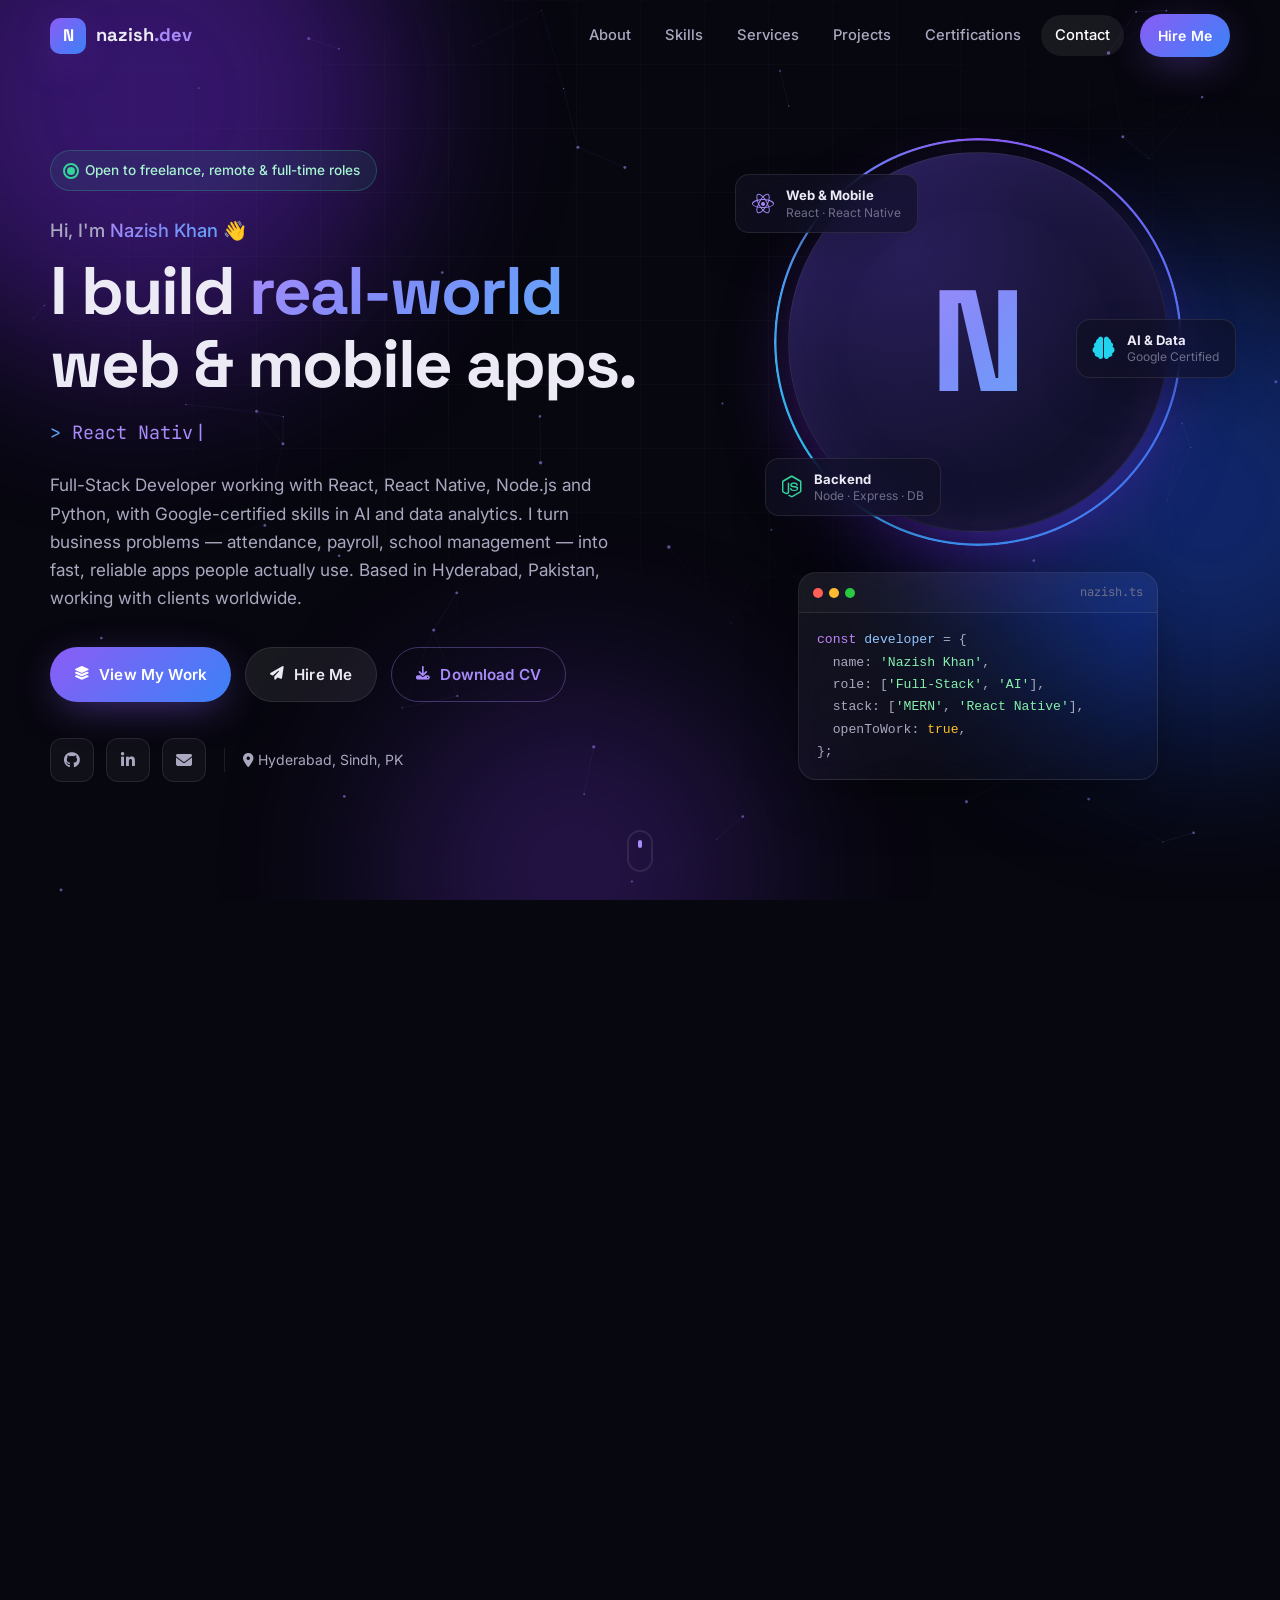
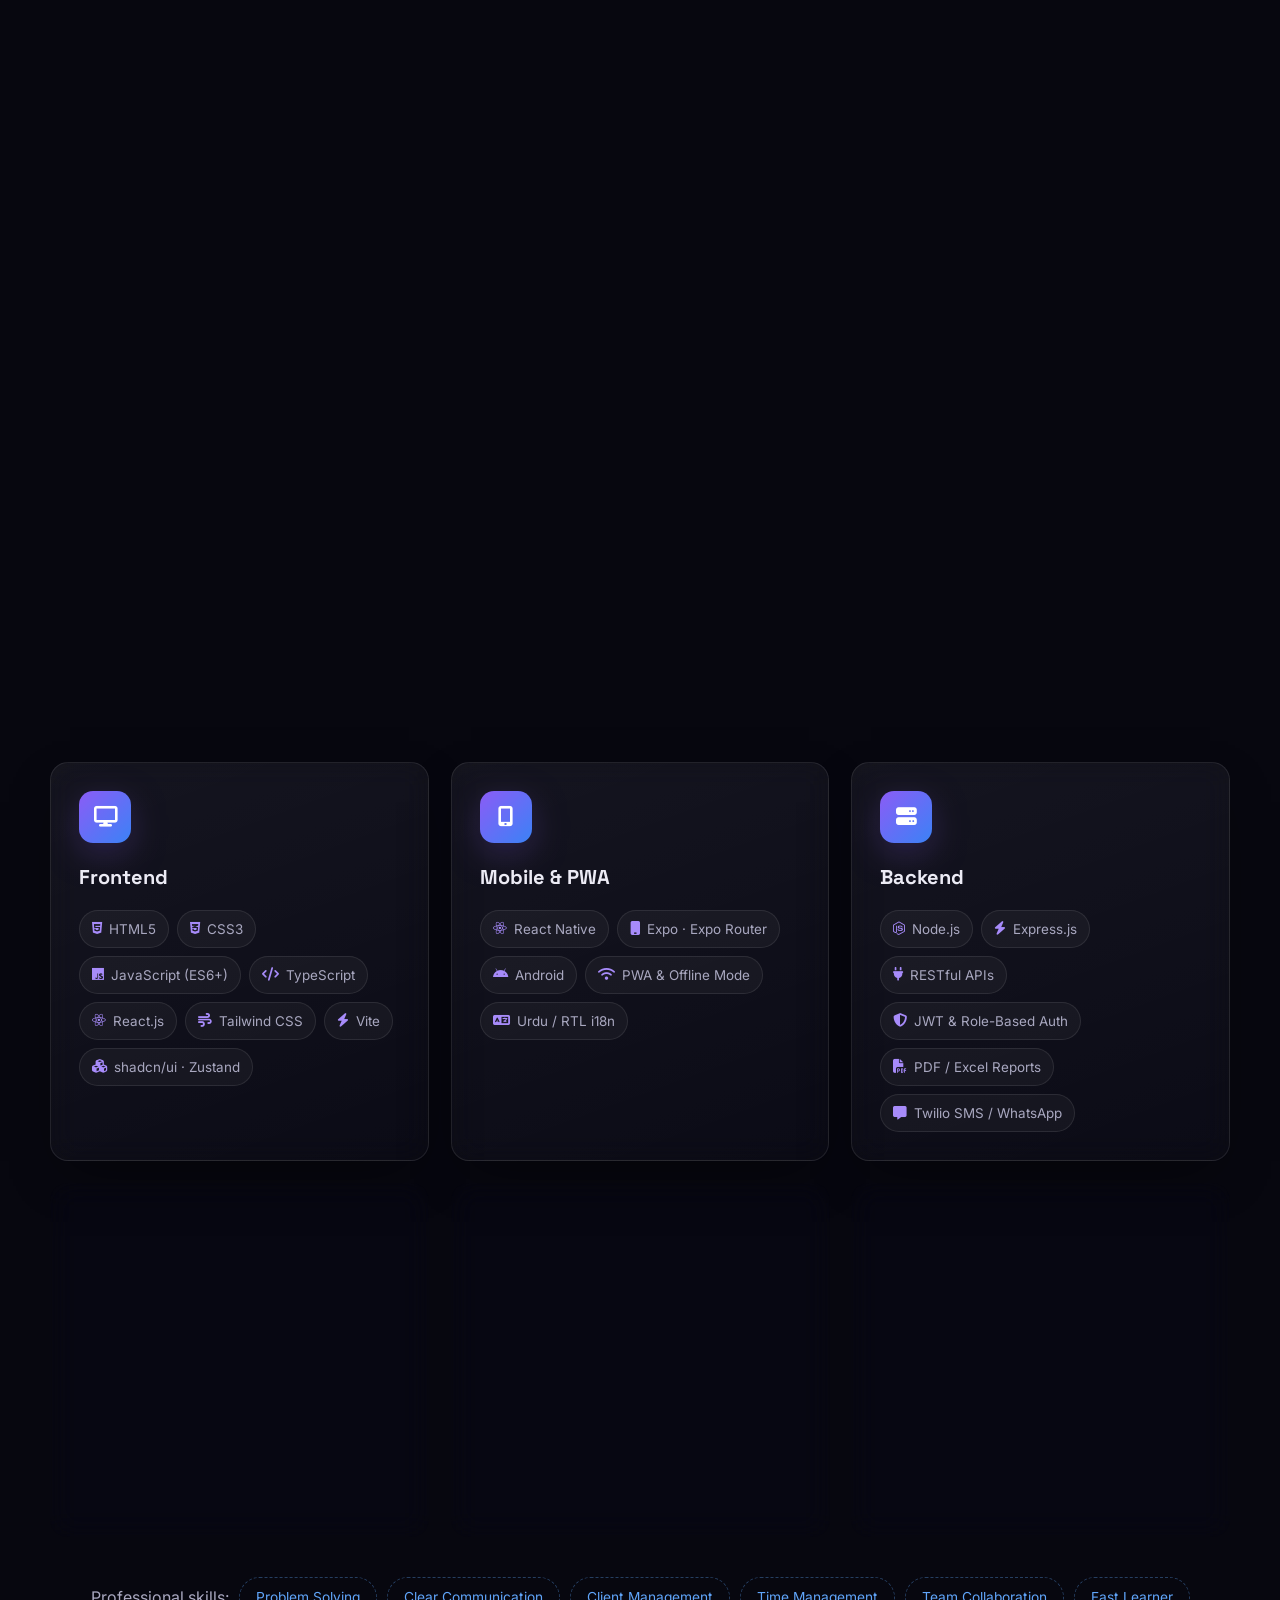
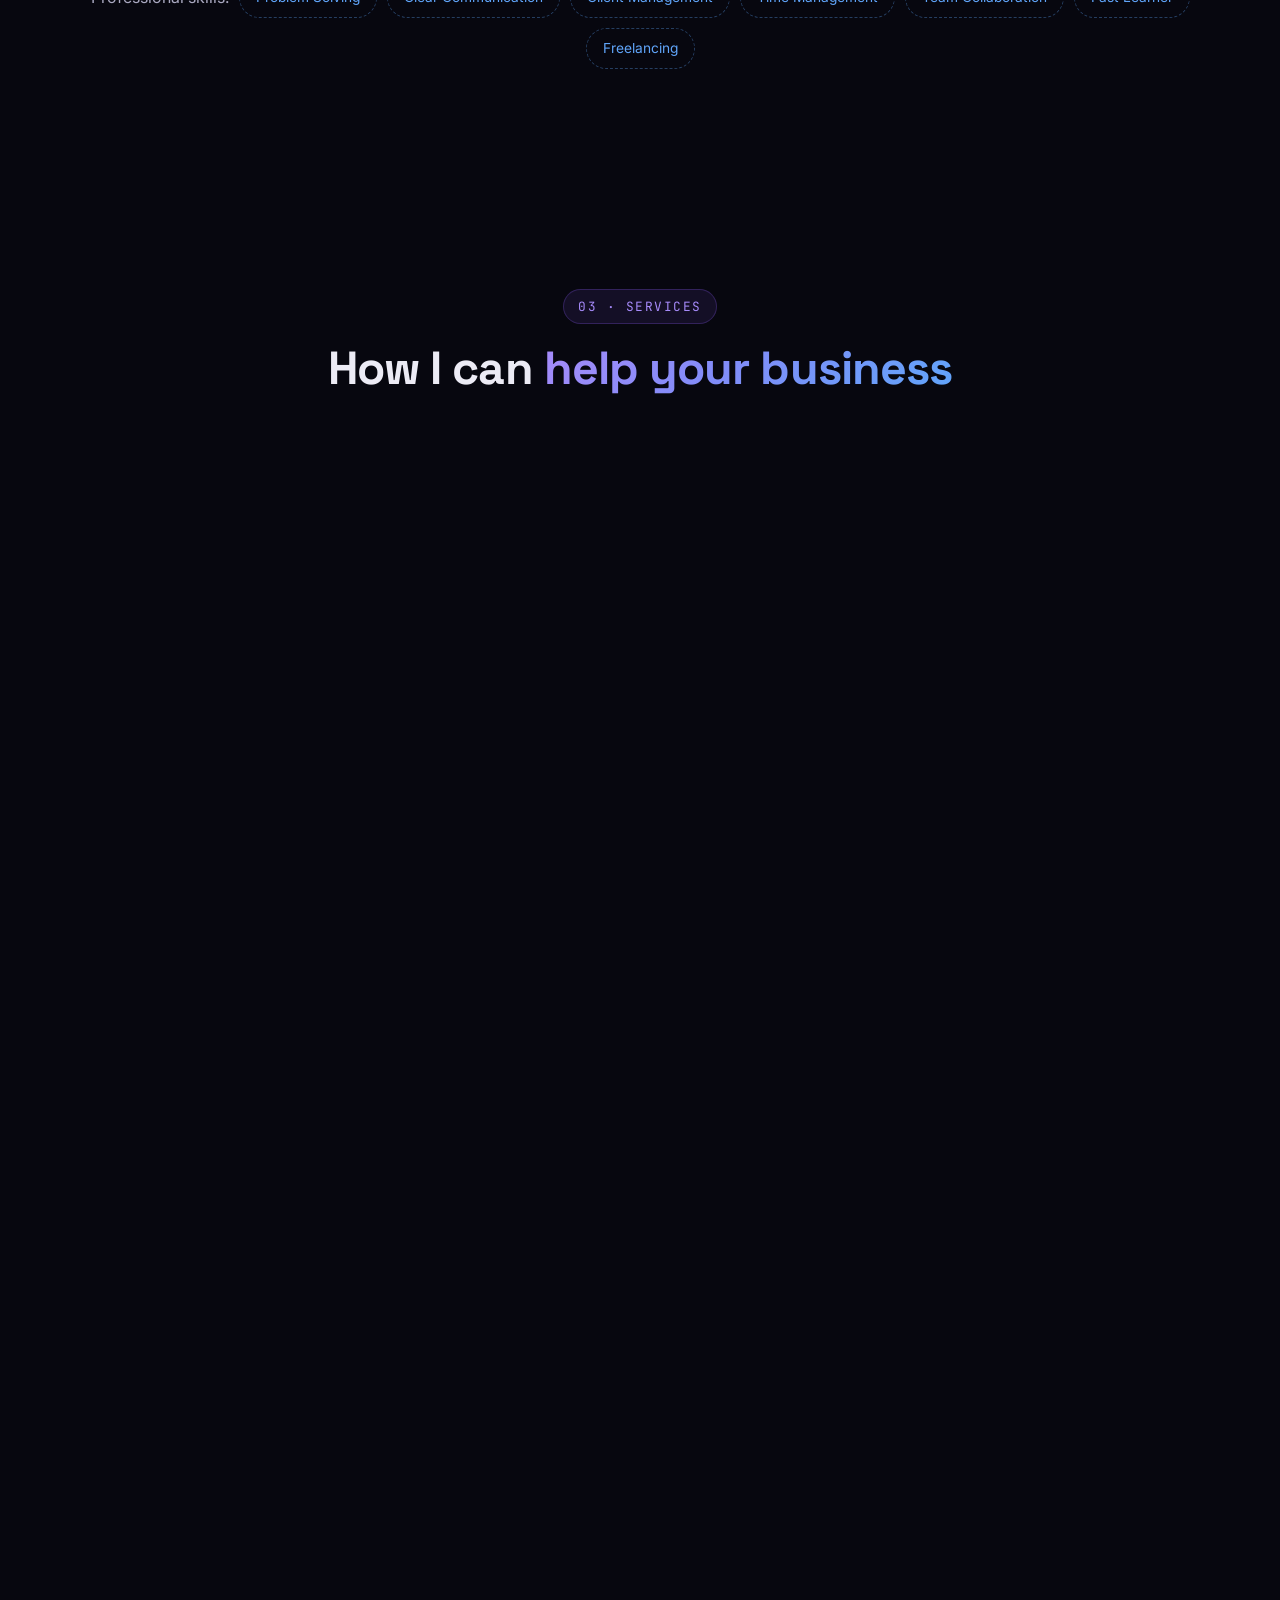
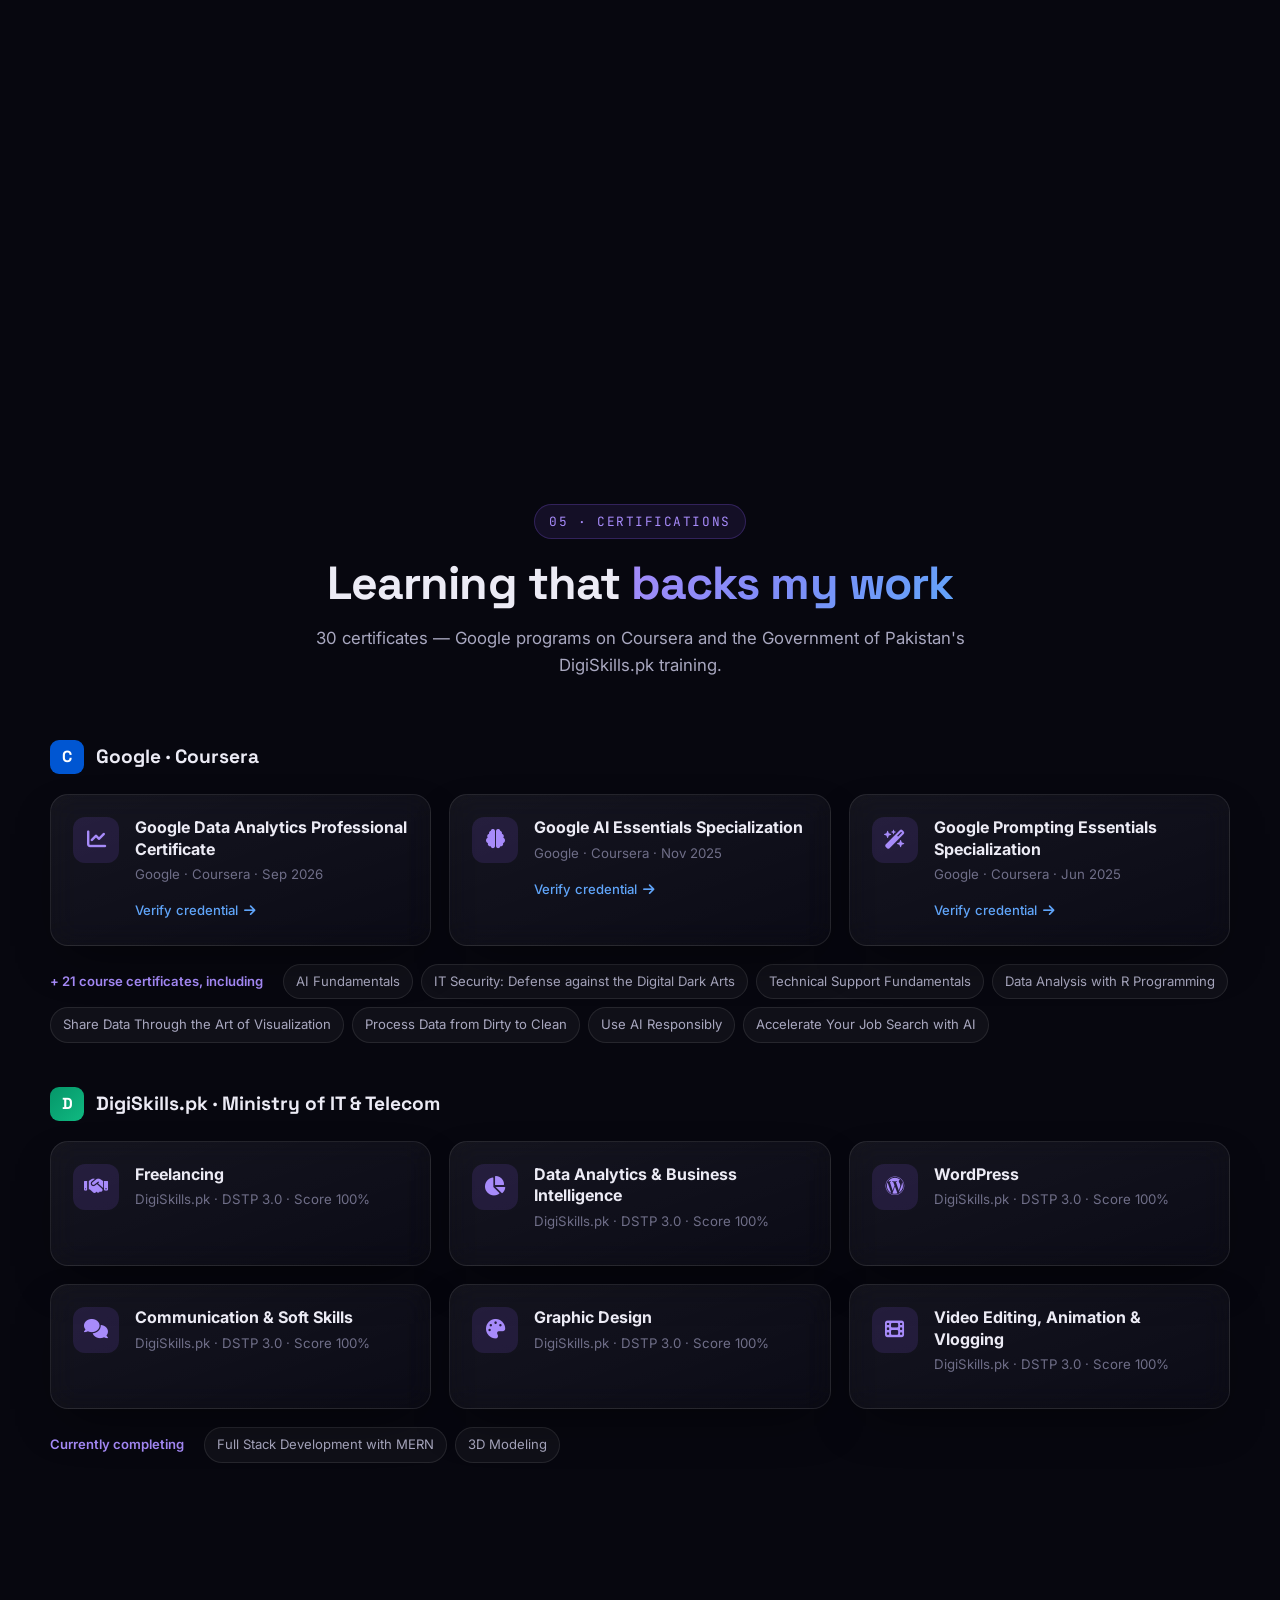
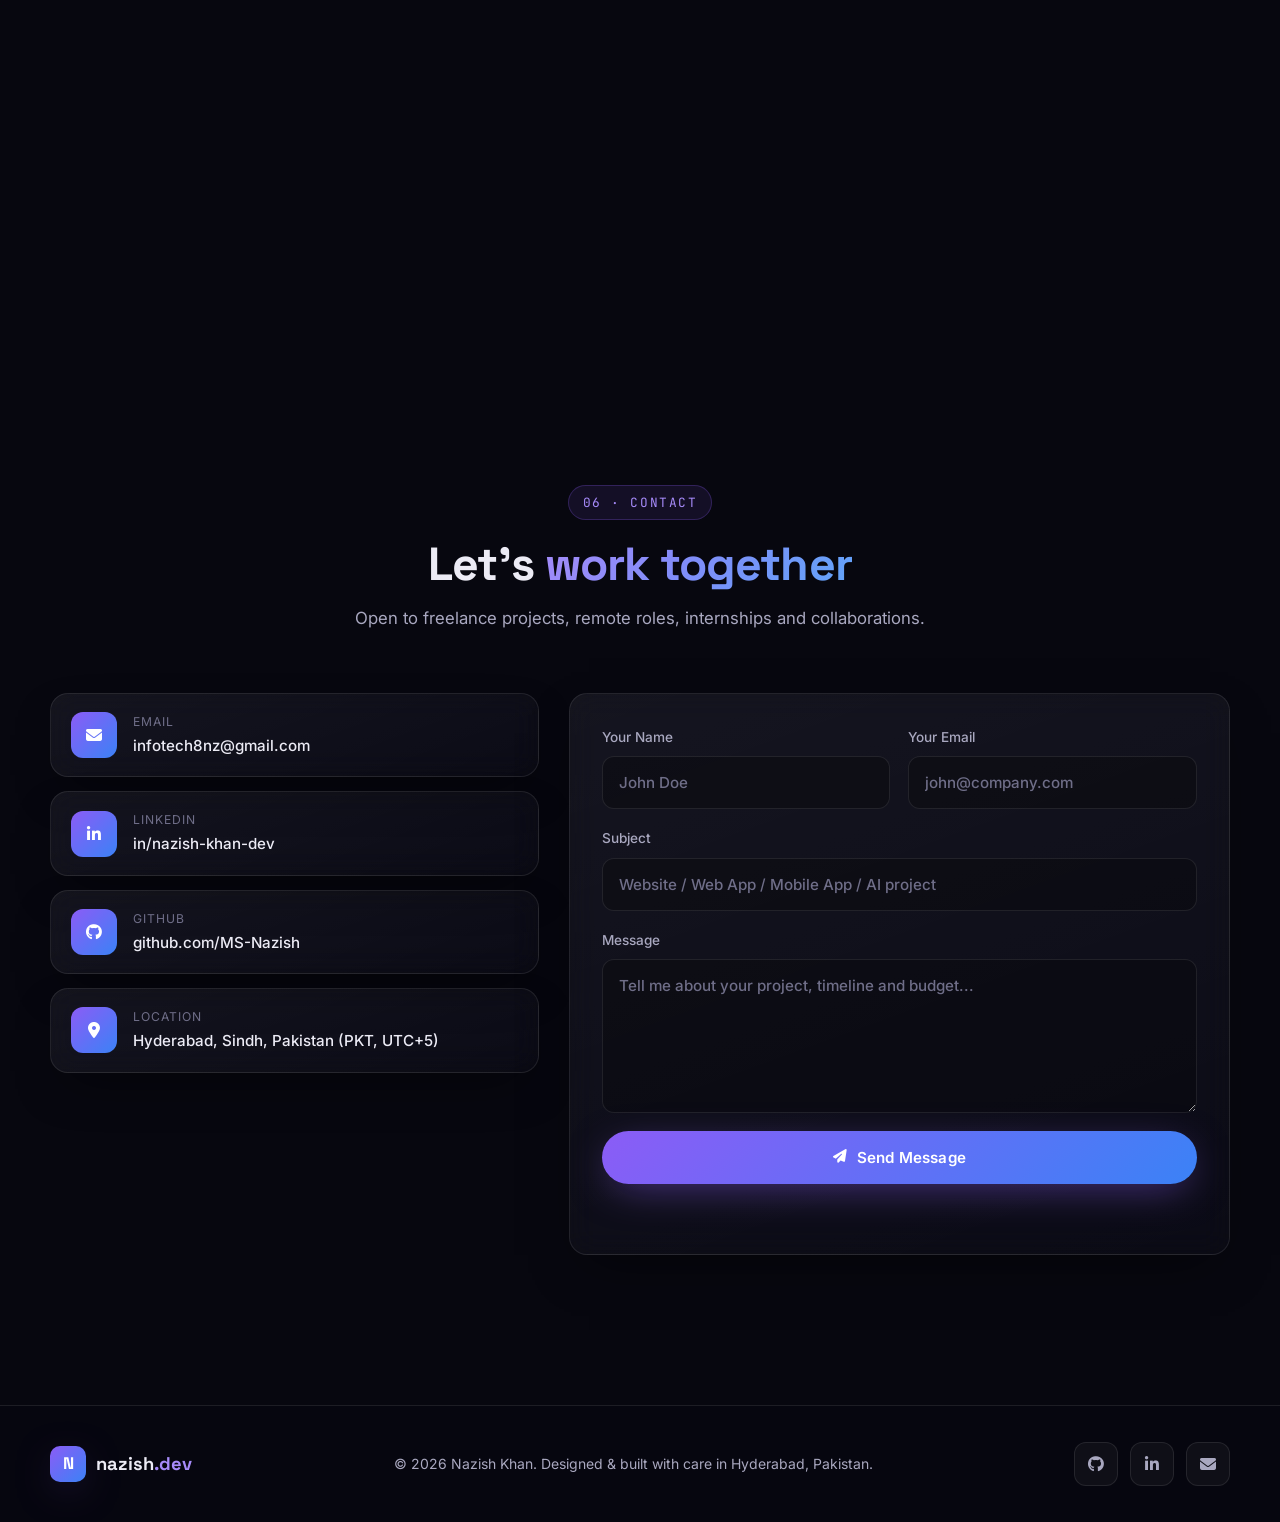
==== index.html @ 57689d4a "Portfolio website and CV Co-Authored-By: Claude Opus 5.5 <noreply@anthropic.com>" ====
<!DOCTYPE html>
<html lang="en" class="no-js">
<head>
  <meta charset="UTF-8" />
  <meta name="viewport" content="width=device-width, initial-scale=1.0" />
  <title>Nazish Khan | Full-Stack & AI Developer</title>
  <meta name="description" content="Nazish Khan — Full-Stack Developer (React, React Native, Node.js, Python) and AI enthusiast from Hyderabad, Pakistan. Building real-world web and mobile apps for clients worldwide." />
  <meta name="theme-color" content="#0a0a14" />

  <!-- Open Graph (for nice link previews on LinkedIn / WhatsApp) -->
  <meta property="og:title" content="Nazish Khan | Full-Stack & AI Developer" />
  <meta property="og:description" content="Full-Stack Developer building real-world web & mobile apps with React, React Native, Node.js and AI." />
  <meta property="og:type" content="website" />

  <link rel="icon" href="assets/img/favicon.svg" type="image/svg+xml" />
  <link rel="preconnect" href="https://fonts.googleapis.com" />
  <link rel="preconnect" href="https://fonts.gstatic.com" crossorigin />
  <link href="https://fonts.googleapis.com/css2?family=Inter:wght@300;400;500;600;700&family=Space+Grotesk:wght@500;600;700&family=JetBrains+Mono:wght@400;500&display=swap" rel="stylesheet" />
  <link rel="stylesheet" href="https://cdnjs.cloudflare.com/ajax/libs/font-awesome/6.5.1/css/all.min.css" />
  <link rel="stylesheet" href="css/style.css" />
</head>
<body>
  <!-- Animated background -->
  <div class="bg" aria-hidden="true">
    <canvas id="particles"></canvas>
    <div class="orb orb-1"></div>
    <div class="orb orb-2"></div>
    <div class="orb orb-3"></div>
    <div class="grid-overlay"></div>
  </div>

  <div class="scroll-progress" aria-hidden="true"></div>

  <!-- ============ NAVBAR ============ -->
  <header class="nav" id="nav">
    <div class="container nav-inner">
      <a href="#home" class="logo" aria-label="Nazish — home">
        <span class="logo-mark">N</span><span class="logo-text">nazish<span class="accent">.dev</span></span>
      </a>
      <nav class="nav-links" id="navLinks" aria-label="Primary">
        <a href="#about">About</a>
        <a href="#skills">Skills</a>
        <a href="#services">Services</a>
        <a href="#projects">Projects</a>
        <a href="#certifications">Certifications</a>
        <a href="#contact">Contact</a>
        <a href="#contact" class="btn btn-sm btn-primary nav-cta">Hire Me</a>
      </nav>
      <button class="nav-toggle" id="navToggle" aria-label="Open menu" aria-expanded="false">
        <span></span><span></span><span></span>
      </button>
    </div>
  </header>

  <main>
    <!-- ============ HERO ============ -->
    <section class="hero" id="home">
      <div class="container hero-inner">
        <div class="hero-content">
          <div class="badge reveal">
            <span class="pulse-dot"></span> Open to freelance, remote &amp; full-time roles
          </div>
          <p class="hero-hello reveal">Hi, I'm <span class="gradient-text">Nazish Khan</span> 👋</p>
          <h1 class="hero-title reveal">
            I build <span class="gradient-text">real-world</span><br />
            web &amp; mobile apps.
          </h1>
          <p class="hero-role reveal">
            <span class="mono">&gt;</span> <span id="typed" class="typed">Full-Stack Developer</span><span class="caret">|</span>
          </p>
          <p class="hero-sub reveal">
            Full-Stack Developer working with React, React Native, Node.js and Python, with
            Google-certified skills in AI and data analytics. I turn business problems — attendance,
            payroll, school management — into fast, reliable apps people
            actually use. Based in Hyderabad, Pakistan, working with clients worldwide.
          </p>
          <div class="hero-actions reveal">
            <a href="#projects" class="btn btn-primary"><i class="fa-solid fa-layer-group"></i> View My Work</a>
            <a href="#contact" class="btn btn-ghost"><i class="fa-solid fa-paper-plane"></i> Hire Me</a>
            <a href="assets/cv/Nazish-Khan-CV.pdf" download class="btn btn-outline"><i class="fa-solid fa-download"></i> Download CV</a>
          </div>
          <div class="hero-social reveal">
            <a href="#" data-link="github" aria-label="GitHub" target="_blank" rel="noopener"><i class="fa-brands fa-github"></i></a>
            <a href="#" data-link="linkedin" aria-label="LinkedIn" target="_blank" rel="noopener"><i class="fa-brands fa-linkedin-in"></i></a>
            <a href="#" data-link="email" aria-label="Email"><i class="fa-solid fa-envelope"></i></a>
            <span class="divider"></span>
            <span class="muted small"><i class="fa-solid fa-location-dot"></i> Hyderabad, Sindh, PK</span>
          </div>
        </div>

        <div class="hero-visual reveal">
          <div class="avatar-wrap">
            <div class="avatar-ring"></div>
            <div class="avatar">
              <span class="avatar-initial">N</span>
              <!-- Replace assets/img/profile.jpg with your photo (square, ~800x800). It hides itself if missing. -->
              <img src="assets/img/profile.jpg" alt="Nazish Khan" onerror="this.remove()" />
            </div>
            <div class="float-card fc-1 glass">
              <i class="fa-brands fa-react"></i>
              <div><strong>Web &amp; Mobile</strong><span>React · React Native</span></div>
            </div>
            <div class="float-card fc-2 glass">
              <i class="fa-solid fa-brain"></i>
              <div><strong>AI &amp; Data</strong><span>Google Certified</span></div>
            </div>
            <div class="float-card fc-3 glass">
              <i class="fa-brands fa-node-js"></i>
              <div><strong>Backend</strong><span>Node · Express · DB</span></div>
            </div>
          </div>
          <div class="code-card glass">
            <div class="code-head"><span></span><span></span><span></span><em>nazish.ts</em></div>
<pre><code><span class="k">const</span> <span class="v">developer</span> = {
  name: <span class="s">'Nazish Khan'</span>,
  role: [<span class="s">'Full-Stack'</span>, <span class="s">'AI'</span>],
  stack: [<span class="s">'MERN'</span>, <span class="s">'React Native'</span>],
  openToWork: <span class="b">true</span>,
};</code></pre>
          </div>
        </div>
      </div>
      <a href="#about" class="scroll-hint" aria-label="Scroll to About"><span></span></a>
    </section>

    <!-- ============ ABOUT ============ -->
    <section class="section" id="about">
      <div class="container">
        <div class="section-head reveal">
          <span class="eyebrow">01 · About Me</span>
          <h2>Turning ideas into <span class="gradient-text">reliable digital products</span></h2>
        </div>

        <div class="about-grid">
          <div class="about-text reveal">
            <p class="lead">
              I'm <strong>Nazish Khan</strong>, a <strong>BS Information Technology</strong> graduate of
              <strong>Government College University Hyderabad (GCUH)</strong> and a
              <strong>Full-Stack &amp; AI Developer</strong>.
            </p>
            <p>
              I build complete products — the interface, the API, the database and the deployment. My
              recent work includes <strong>SiteSync</strong>, a MERN + PWA attendance and payroll system
              for construction contractors with GPS-verified attendance and offline mode, and
              <strong>SchoolHub</strong>, a React Native school management app for admins, teachers
              and parents backed by Firebase.
            </p>
            <p>
              I care about what clients care about: clear communication, honest timelines, clean code
              and features that solve real problems — including Urdu / right-to-left support for local
              users. I keep learning constantly, with <strong>30 certificates</strong> from Google
              (via Coursera) and the DigiSkills.pk program in AI, data analytics, freelancing and more.
            </p>

            <div class="about-facts">
              <div><i class="fa-solid fa-user"></i><span>Name</span><strong>Nazish Khan</strong></div>
              <div><i class="fa-solid fa-graduation-cap"></i><span>Degree</span><strong>BS Information Technology</strong></div>
              <div><i class="fa-solid fa-building-columns"></i><span>University</span><strong>GCU Hyderabad · 2023–2026</strong></div>
              <div><i class="fa-solid fa-location-dot"></i><span>Location</span><strong>Hyderabad, Sindh, Pakistan</strong></div>
              <div><i class="fa-solid fa-language"></i><span>Languages</span><strong>English · Urdu · Sindhi</strong></div>
              <div><i class="fa-solid fa-briefcase"></i><span>Open to</span><strong>Freelance · Remote · Hybrid</strong></div>
            </div>
          </div>

          <div class="about-side">
            <div class="stats reveal">
              <div class="stat glass"><strong data-count="3">0</strong><span>Apps Built</span></div>
              <div class="stat glass"><strong data-count="25" data-suffix="+">0</strong><span>Technologies</span></div>
              <div class="stat glass"><strong data-count="30">0</strong><span>Certificates</span></div>
              <div class="stat glass"><strong data-count="100" data-suffix="%">0</strong><span>Commitment</span></div>
            </div>

            <div class="timeline glass reveal">
              <h3><i class="fa-solid fa-route"></i> My Journey</h3>
              <div class="tl-item">
                <span class="tl-dot"></span>
                <div>
                  <em>Present</em>
                  <strong>Freelance Full-Stack Developer</strong>
                  <p>Building web, mobile and PWA apps for real businesses — schools, contractors and more.</p>
                </div>
              </div>
              <div class="tl-item">
                <span class="tl-dot"></span>
                <div>
                  <em>2025 – 2026</em>
                  <strong>Google Certificates · Coursera</strong>
                  <p>Data Analytics Professional Certificate, AI Essentials and Prompting Essentials.</p>
                </div>
              </div>
              <div class="tl-item">
                <span class="tl-dot"></span>
                <div>
                  <em>2023 – 2026</em>
                  <strong>BS Information Technology</strong>
                  <p>Government College University Hyderabad (GCUH), Sindh.</p>
                </div>
              </div>
            </div>
          </div>
        </div>
      </div>
    </section>

    <!-- ============ SKILLS ============ -->
    <section class="section" id="skills">
      <div class="container">
        <div class="section-head reveal">
          <span class="eyebrow">02 · Skills</span>
          <h2>My <span class="gradient-text">technical toolkit</span></h2>
          <p class="section-sub">The stack I use to ship production-ready web, mobile and AI-powered applications.</p>
        </div>

        <div class="skills-grid">
          <article class="skill-card glass reveal">
            <div class="skill-icon"><i class="fa-solid fa-display"></i></div>
            <h3>Frontend</h3>
            <ul class="chips">
              <li><i class="fa-brands fa-html5"></i> HTML5</li>
              <li><i class="fa-brands fa-css3-alt"></i> CSS3</li>
              <li><i class="fa-brands fa-js"></i> JavaScript (ES6+)</li>
              <li><i class="fa-solid fa-code"></i> TypeScript</li>
              <li><i class="fa-brands fa-react"></i> React.js</li>
              <li><i class="fa-solid fa-wind"></i> Tailwind CSS</li>
              <li><i class="fa-solid fa-bolt"></i> Vite</li>
              <li><i class="fa-solid fa-cubes"></i> shadcn/ui · Zustand</li>
            </ul>
          </article>

          <article class="skill-card glass reveal">
            <div class="skill-icon"><i class="fa-solid fa-mobile-screen-button"></i></div>
            <h3>Mobile &amp; PWA</h3>
            <ul class="chips">
              <li><i class="fa-brands fa-react"></i> React Native</li>
              <li><i class="fa-solid fa-mobile"></i> Expo · Expo Router</li>
              <li><i class="fa-brands fa-android"></i> Android</li>
              <li><i class="fa-solid fa-wifi"></i> PWA &amp; Offline Mode</li>
              <li><i class="fa-solid fa-language"></i> Urdu / RTL i18n</li>
            </ul>
          </article>

          <article class="skill-card glass reveal">
            <div class="skill-icon"><i class="fa-solid fa-server"></i></div>
            <h3>Backend</h3>
            <ul class="chips">
              <li><i class="fa-brands fa-node-js"></i> Node.js</li>
              <li><i class="fa-solid fa-bolt"></i> Express.js</li>
              <li><i class="fa-solid fa-plug"></i> RESTful APIs</li>
              <li><i class="fa-solid fa-shield-halved"></i> JWT &amp; Role-Based Auth</li>
              <li><i class="fa-solid fa-file-pdf"></i> PDF / Excel Reports</li>
              <li><i class="fa-solid fa-message"></i> Twilio SMS / WhatsApp</li>
            </ul>
          </article>

          <article class="skill-card glass reveal">
            <div class="skill-icon"><i class="fa-solid fa-database"></i></div>
            <h3>Database &amp; Cloud</h3>
            <ul class="chips">
              <li><i class="fa-solid fa-leaf"></i> MongoDB · Mongoose</li>
              <li><i class="fa-solid fa-database"></i> PostgreSQL</li>
              <li><i class="fa-solid fa-database"></i> MySQL</li>
              <li><i class="fa-solid fa-bolt-lightning"></i> Supabase</li>
              <li><i class="fa-solid fa-fire"></i> Firebase · Firestore</li>
            </ul>
          </article>

          <article class="skill-card glass reveal">
            <div class="skill-icon"><i class="fa-solid fa-brain"></i></div>
            <h3>AI &amp; Data</h3>
            <ul class="chips">
              <li><i class="fa-brands fa-python"></i> Python</li>
              <li><i class="fa-solid fa-wand-magic-sparkles"></i> Prompt Engineering</li>
              <li><i class="fa-solid fa-robot"></i> Generative AI Tools</li>
              <li><i class="fa-solid fa-table"></i> SQL · Spreadsheets</li>
              <li><i class="fa-solid fa-r"></i> R Programming</li>
              <li><i class="fa-solid fa-chart-pie"></i> Data Visualization</li>
            </ul>
          </article>

          <article class="skill-card glass reveal">
            <div class="skill-icon"><i class="fa-solid fa-screwdriver-wrench"></i></div>
            <h3>Tools &amp; Platforms</h3>
            <ul class="chips">
              <li><i class="fa-brands fa-git-alt"></i> Git</li>
              <li><i class="fa-brands fa-github"></i> GitHub</li>
              <li><i class="fa-solid fa-code"></i> VS Code</li>
              <li><i class="fa-solid fa-paper-plane"></i> Postman</li>
              <li><i class="fa-solid fa-cloud-arrow-up"></i> Vercel · Netlify</li>
              <li><i class="fa-brands fa-wordpress"></i> WordPress</li>
              <li><i class="fa-solid fa-palette"></i> Graphic Design</li>
              <li><i class="fa-solid fa-film"></i> Video Editing</li>
            </ul>
          </article>
        </div>

        <div class="soft-skills reveal">
          <span class="muted">Professional skills:</span>
          <span class="pill">Problem Solving</span>
          <span class="pill">Clear Communication</span>
          <span class="pill">Client Management</span>
          <span class="pill">Time Management</span>
          <span class="pill">Team Collaboration</span>
          <span class="pill">Fast Learner</span>
          <span class="pill">Freelancing</span>
        </div>
      </div>
    </section>

    <!-- ============ SERVICES ============ -->
    <section class="section" id="services">
      <div class="container">
        <div class="section-head reveal">
          <span class="eyebrow">03 · Services</span>
          <h2>How I can <span class="gradient-text">help your business</span></h2>
        </div>
        <div class="services-grid">
          <article class="service glass reveal">
            <i class="fa-solid fa-laptop-code"></i>
            <h3>Full-Stack Web Apps</h3>
            <p>MERN and React + Supabase apps — dashboards, management systems, booking and ordering platforms.</p>
          </article>
          <article class="service glass reveal">
            <i class="fa-solid fa-mobile-screen-button"></i>
            <h3>Mobile Apps &amp; PWAs</h3>
            <p>Cross-platform React Native / Expo apps and installable PWAs that keep working offline.</p>
          </article>
          <article class="service glass reveal">
            <i class="fa-solid fa-robot"></i>
            <h3>AI Integration</h3>
            <p>Smart features, prompt-engineered workflows and AI-assisted automation for everyday business tasks.</p>
          </article>
          <article class="service glass reveal">
            <i class="fa-solid fa-pen-ruler"></i>
            <h3>Websites &amp; WordPress</h3>
            <p>Fast, responsive, SEO-friendly business websites, landing pages and portfolios.</p>
          </article>
        </div>
      </div>
    </section>

    <!-- ============ PROJECTS ============ -->
    <section class="section" id="projects">
      <div class="container">
        <div class="section-head reveal">
          <span class="eyebrow">04 · Projects</span>
          <h2>Selected <span class="gradient-text">work</span></h2>
          <p class="section-sub">Real applications built for real-world problems — open source on GitHub.</p>
        </div>

        <div class="filters reveal" role="tablist" aria-label="Filter projects">
          <button class="filter active" data-filter="all">All</button>
          <button class="filter" data-filter="fullstack">Full-Stack</button>
          <button class="filter" data-filter="mobile">Mobile</button>
          <button class="filter" data-filter="frontend">Frontend</button>
        </div>

        <div class="projects-grid">
          <article class="project glass reveal" data-cat="fullstack mobile">
            <div class="project-thumb t2"><i class="fa-solid fa-helmet-safety"></i><span class="tag">MERN · PWA</span></div>
            <div class="project-body">
              <h3>SiteSync — Attendance &amp; Payroll</h3>
              <p>Construction-site attendance and labour payroll for contractors. GPS geofence and photo-verified attendance, weekly payroll with advances, PDF/Excel wage slips sent by WhatsApp/SMS, offline mode and full Urdu/English support.</p>
              <ul class="stack"><li>React</li><li>Node.js</li><li>Express</li><li>MongoDB</li><li>Tailwind</li><li>PWA</li></ul>
              <div class="project-links">
                <a href="https://github.com/MS-Nazish/sitesync" target="_blank" rel="noopener"><i class="fa-brands fa-github"></i> Code</a>
              </div>
            </div>
          </article>

          <article class="project glass reveal" data-cat="mobile">
            <div class="project-thumb t1"><i class="fa-solid fa-school"></i><span class="tag">Mobile</span></div>
            <div class="project-body">
              <h3>SchoolHub — School Management App</h3>
              <p>Cross-platform app with Admin, Teacher and Parent roles: attendance, fees, salaries, timetable, homework, chat, PDF report cards, push alerts, dark mode and Urdu. Firestore security rules per role.</p>
              <ul class="stack"><li>React Native</li><li>Expo</li><li>TypeScript</li><li>Firebase</li></ul>
              <div class="project-links">
                <a href="https://github.com/MS-Nazish/schoolhub-school-management-app" target="_blank" rel="noopener"><i class="fa-brands fa-github"></i> Code</a>
              </div>
            </div>
          </article>

          <article class="project glass reveal" data-cat="frontend">
            <div class="project-thumb t6"><i class="fa-solid fa-user-astronaut"></i><span class="tag">Frontend</span></div>
            <div class="project-body">
              <h3>Developer Portfolio</h3>
              <p>This website — a premium, fully responsive portfolio with glassmorphism, animations and accessible design.</p>
              <ul class="stack"><li>HTML5</li><li>CSS3</li><li>JavaScript</li></ul>
              <div class="project-links">
                <a href="#home"><i class="fa-solid fa-arrow-up-right-from-square"></i> You're here</a>
                <a href="#" data-link="github" target="_blank" rel="noopener"><i class="fa-brands fa-github"></i> Code</a>
              </div>
            </div>
          </article>

        </div>

        <div class="center reveal">
          <a href="#" data-link="github" class="btn btn-outline" target="_blank" rel="noopener"><i class="fa-brands fa-github"></i> See more on GitHub</a>
        </div>
      </div>
    </section>

    <!-- ============ CERTIFICATIONS ============ -->
    <section class="section" id="certifications">
      <div class="container">
        <div class="section-head reveal">
          <span class="eyebrow">05 · Certifications</span>
          <h2>Learning that <span class="gradient-text">backs my work</span></h2>
          <p class="section-sub">30 certificates — Google programs on Coursera and the Government of Pakistan's DigiSkills.pk training.</p>
        </div>

        <div class="cert-group reveal">
          <h3 class="cert-provider"><span class="prov-logo coursera">C</span> Google · Coursera</h3>
          <div class="cert-grid">
            <article class="cert glass">
              <div class="cert-icon"><i class="fa-solid fa-chart-line"></i></div>
              <div>
                <h4>Google Data Analytics Professional Certificate</h4>
                <p>Google · Coursera · Sep 2026</p>
                <a href="https://www.coursera.org/account/accomplishments/specialization/NRRMRFJCK7AL" target="_blank" rel="noopener" class="cert-link">Verify credential <i class="fa-solid fa-arrow-right"></i></a>
              </div>
            </article>
            <article class="cert glass">
              <div class="cert-icon"><i class="fa-solid fa-brain"></i></div>
              <div>
                <h4>Google AI Essentials Specialization</h4>
                <p>Google · Coursera · Nov 2025</p>
                <a href="https://www.coursera.org/account/accomplishments/specialization/D3LPF5O205GF" target="_blank" rel="noopener" class="cert-link">Verify credential <i class="fa-solid fa-arrow-right"></i></a>
              </div>
            </article>
            <article class="cert glass">
              <div class="cert-icon"><i class="fa-solid fa-wand-magic-sparkles"></i></div>
              <div>
                <h4>Google Prompting Essentials Specialization</h4>
                <p>Google · Coursera · Jun 2025</p>
                <a href="https://www.coursera.org/account/accomplishments/specialization/7NNGIJQVQ371" target="_blank" rel="noopener" class="cert-link">Verify credential <i class="fa-solid fa-arrow-right"></i></a>
              </div>
            </article>
          </div>
          <div class="cert-more">
            <span class="cert-more-label">+ 21 course certificates, including</span>
            <span>AI Fundamentals</span>
            <span>IT Security: Defense against the Digital Dark Arts</span>
            <span>Technical Support Fundamentals</span>
            <span>Data Analysis with R Programming</span>
            <span>Share Data Through the Art of Visualization</span>
            <span>Process Data from Dirty to Clean</span>
            <span>Use AI Responsibly</span>
            <span>Accelerate Your Job Search with AI</span>
          </div>
        </div>

        <div class="cert-group reveal">
          <h3 class="cert-provider"><span class="prov-logo digiskills">D</span> DigiSkills.pk · Ministry of IT &amp; Telecom</h3>
          <div class="cert-grid">
            <article class="cert glass">
              <div class="cert-icon"><i class="fa-solid fa-handshake"></i></div>
              <div>
                <h4>Freelancing</h4>
                <p>DigiSkills.pk · DSTP 3.0 · Score 100%</p>
              </div>
            </article>
            <article class="cert glass">
              <div class="cert-icon"><i class="fa-solid fa-chart-pie"></i></div>
              <div>
                <h4>Data Analytics &amp; Business Intelligence</h4>
                <p>DigiSkills.pk · DSTP 3.0 · Score 100%</p>
              </div>
            </article>
            <article class="cert glass">
              <div class="cert-icon"><i class="fa-brands fa-wordpress"></i></div>
              <div>
                <h4>WordPress</h4>
                <p>DigiSkills.pk · DSTP 3.0 · Score 100%</p>
              </div>
            </article>
            <article class="cert glass">
              <div class="cert-icon"><i class="fa-solid fa-comments"></i></div>
              <div>
                <h4>Communication &amp; Soft Skills</h4>
                <p>DigiSkills.pk · DSTP 3.0 · Score 100%</p>
              </div>
            </article>
            <article class="cert glass">
              <div class="cert-icon"><i class="fa-solid fa-palette"></i></div>
              <div>
                <h4>Graphic Design</h4>
                <p>DigiSkills.pk · DSTP 3.0 · Score 100%</p>
              </div>
            </article>
            <article class="cert glass">
              <div class="cert-icon"><i class="fa-solid fa-film"></i></div>
              <div>
                <h4>Video Editing, Animation &amp; Vlogging</h4>
                <p>DigiSkills.pk · DSTP 3.0 · Score 100%</p>
              </div>
            </article>
          </div>
          <div class="cert-more">
            <span class="cert-more-label">Currently completing</span>
            <span>Full Stack Development with MERN</span>
            <span>3D Modeling</span>
          </div>
        </div>
      </div>
    </section>

    <!-- ============ CTA ============ -->
    <section class="section cta-section">
      <div class="container">
        <div class="cta glass reveal">
          <h2>Have a project in mind?</h2>
          <p>Let's build something great together. I usually reply within 24 hours.</p>
          <div class="hero-actions center-flex">
            <a href="#contact" class="btn btn-primary"><i class="fa-solid fa-paper-plane"></i> Start a Project</a>
            <a href="cv.html" target="_blank" class="btn btn-ghost"><i class="fa-solid fa-file-lines"></i> View Online CV</a>
          </div>
        </div>
      </div>
    </section>

    <!-- ============ CONTACT ============ -->
    <section class="section" id="contact">
      <div class="container">
        <div class="section-head reveal">
          <span class="eyebrow">06 · Contact</span>
          <h2>Let's <span class="gradient-text">work together</span></h2>
          <p class="section-sub">Open to freelance projects, remote roles, internships and collaborations.</p>
        </div>

        <div class="contact-grid">
          <div class="contact-info reveal">
            <a href="#" data-link="email" class="contact-item glass">
              <i class="fa-solid fa-envelope"></i>
              <div><span>Email</span><strong data-text="email"></strong></div>
            </a>
            <a href="#" data-link="linkedin" target="_blank" rel="noopener" class="contact-item glass">
              <i class="fa-brands fa-linkedin-in"></i>
              <div><span>LinkedIn</span><strong>in/nazish-khan-dev</strong></div>
            </a>
            <a href="#" data-link="github" target="_blank" rel="noopener" class="contact-item glass">
              <i class="fa-brands fa-github"></i>
              <div><span>GitHub</span><strong>github.com/MS-Nazish</strong></div>
            </a>
            <div class="contact-item glass">
              <i class="fa-solid fa-location-dot"></i>
              <div><span>Location</span><strong>Hyderabad, Sindh, Pakistan (PKT, UTC+5)</strong></div>
            </div>
          </div>

          <form class="contact-form glass reveal" id="contactForm" novalidate>
            <div class="form-row">
              <label>Your Name<input type="text" name="name" required placeholder="John Doe" /></label>
              <label>Your Email<input type="email" name="email" required placeholder="john@company.com" /></label>
            </div>
            <label>Subject<input type="text" name="subject" placeholder="Website / Web App / Mobile App / AI project" /></label>
            <label>Message<textarea name="message" rows="5" required placeholder="Tell me about your project, timeline and budget..."></textarea></label>
            <button type="submit" class="btn btn-primary btn-block"><i class="fa-solid fa-paper-plane"></i> Send Message</button>
            <p class="form-status" id="formStatus" role="status"></p>
          </form>
        </div>
      </div>
    </section>
  </main>

  <footer class="footer">
    <div class="container footer-inner">
      <a href="#home" class="logo"><span class="logo-mark">N</span><span class="logo-text">nazish<span class="accent">.dev</span></span></a>
      <p class="muted small">© <span id="year"></span> Nazish Khan. Designed &amp; built with care in Hyderabad, Pakistan.</p>
      <div class="hero-social">
        <a href="#" data-link="github" aria-label="GitHub" target="_blank" rel="noopener"><i class="fa-brands fa-github"></i></a>
        <a href="#" data-link="linkedin" aria-label="LinkedIn" target="_blank" rel="noopener"><i class="fa-brands fa-linkedin-in"></i></a>
        <a href="#" data-link="email" aria-label="Email"><i class="fa-solid fa-envelope"></i></a>
      </div>
    </div>
  </footer>

  <a href="#home" class="back-top" id="backTop" aria-label="Back to top"><i class="fa-solid fa-arrow-up"></i></a>

  <script src="js/main.js"></script>
</body>
</html>
---- css/style.css ----
/* =========================================================
   Nazish — Portfolio
   Dark theme · purple/blue accents · careful glassmorphism
   ========================================================= */

:root {
  --bg: #07070f;
  --bg-2: #0d0d1a;
  --surface: rgba(255, 255, 255, 0.04);
  --surface-2: rgba(255, 255, 255, 0.07);
  --border: rgba(255, 255, 255, 0.09);
  --border-strong: rgba(167, 139, 250, 0.35);
  --text: #ecebf5;
  --text-2: #a9a8c0;
  --text-3: #6f6e88;
  --purple: #8b5cf6;
  --purple-2: #a78bfa;
  --blue: #3b82f6;
  --blue-2: #60a5fa;
  --cyan: #22d3ee;
  --green: #34d399;
  --grad: linear-gradient(135deg, #a78bfa 0%, #818cf8 45%, #60a5fa 100%);
  --grad-strong: linear-gradient(135deg, #8b5cf6 0%, #3b82f6 100%);
  --radius: 18px;
  --radius-sm: 12px;
  --shadow: 0 20px 50px -20px rgba(0, 0, 0, 0.6);
  --glow: 0 10px 40px -10px rgba(139, 92, 246, 0.55);
  --font: "Inter", system-ui, -apple-system, "Segoe UI", Roboto, sans-serif;
  --font-display: "Space Grotesk", var(--font);
  --font-mono: "JetBrains Mono", ui-monospace, Consolas, monospace;
  --nav-h: 72px;
  --ease: cubic-bezier(0.22, 1, 0.36, 1);
}

*,
*::before,
*::after { box-sizing: border-box; margin: 0; padding: 0; }

html { scroll-behavior: smooth; scroll-padding-top: var(--nav-h); }

body {
  font-family: var(--font);
  background: var(--bg);
  color: var(--text);
  line-height: 1.65;
  font-size: 16px;
  -webkit-font-smoothing: antialiased;
  overflow-x: hidden;
}

img { max-width: 100%; display: block; }
a { color: inherit; text-decoration: none; }
ul { list-style: none; }
button { font: inherit; cursor: pointer; border: 0; background: none; color: inherit; }
::selection { background: rgba(139, 92, 246, 0.4); color: #fff; }

:focus-visible { outline: 2px solid var(--purple-2); outline-offset: 3px; border-radius: 6px; }

.container { width: min(1180px, 100% - 40px); margin-inline: auto; }

.gradient-text {
  background: var(--grad);
  -webkit-background-clip: text;
  background-clip: text;
  color: transparent;
}
.mono { font-family: var(--font-mono); }
.muted { color: var(--text-2); }
.small { font-size: 0.875rem; }
.center { text-align: center; margin-top: 48px; }
.center-flex { justify-content: center; }

/* ---------- Glass ---------- */
.glass {
  background: linear-gradient(160deg, rgba(255, 255, 255, 0.06), rgba(255, 255, 255, 0.02));
  border: 1px solid var(--border);
  backdrop-filter: blur(14px) saturate(140%);
  -webkit-backdrop-filter: blur(14px) saturate(140%);
  border-radius: var(--radius);
  box-shadow: var(--shadow);
}

/* ---------- Background ---------- */
.bg { position: fixed; inset: 0; z-index: -1; overflow: hidden; pointer-events: none; }
#particles { position: absolute; inset: 0; width: 100%; height: 100%; }
.orb { position: absolute; border-radius: 50%; filter: blur(90px); opacity: 0.45; animation: drift 22s ease-in-out infinite alternate; }
.orb-1 { width: 520px; height: 520px; background: #6d28d9; top: -160px; left: -120px; }
.orb-2 { width: 460px; height: 460px; background: #1d4ed8; top: 30%; right: -160px; animation-delay: -7s; }
.orb-3 { width: 380px; height: 380px; background: #7c3aed; bottom: -160px; left: 30%; opacity: 0.25; animation-delay: -13s; }
.grid-overlay {
  position: absolute; inset: 0;
  background-image:
    linear-gradient(rgba(255, 255, 255, 0.025) 1px, transparent 1px),
    linear-gradient(90deg, rgba(255, 255, 255, 0.025) 1px, transparent 1px);
  background-size: 64px 64px;
  mask-image: radial-gradient(ellipse 80% 60% at 50% 30%, #000 30%, transparent 75%);
  -webkit-mask-image: radial-gradient(ellipse 80% 60% at 50% 30%, #000 30%, transparent 75%);
}
@keyframes drift {
  0% { transform: translate(0, 0) scale(1); }
  50% { transform: translate(60px, 40px) scale(1.08); }
  100% { transform: translate(-40px, 80px) scale(0.95); }
}

.scroll-progress {
  position: fixed; top: 0; left: 0; height: 3px; width: 100%;
  background: var(--grad-strong); transform-origin: 0 50%; transform: scaleX(0);
  z-index: 200;
}

/* ---------- Buttons ---------- */
.btn {
  display: inline-flex; align-items: center; justify-content: center; gap: 10px;
  padding: 14px 24px; border-radius: 999px;
  font-weight: 600; font-size: 0.95rem; letter-spacing: 0.01em;
  transition: transform 0.3s var(--ease), box-shadow 0.3s var(--ease), background 0.3s, border-color 0.3s, color 0.3s;
  white-space: nowrap; position: relative; overflow: hidden;
}
.btn i { font-size: 0.9em; }
.btn-sm { padding: 10px 18px; font-size: 0.875rem; }
.btn-block { width: 100%; }
.btn-primary { background: var(--grad-strong); color: #fff; box-shadow: var(--glow); }
.btn-primary::after {
  content: ""; position: absolute; inset: 0;
  background: linear-gradient(120deg, transparent 20%, rgba(255, 255, 255, 0.25) 50%, transparent 80%);
  transform: translateX(-120%); transition: transform 0.7s var(--ease);
}
.btn-primary:hover { transform: translateY(-2px); box-shadow: 0 16px 44px -10px rgba(139, 92, 246, 0.75); }
.btn-primary:hover::after { transform: translateX(120%); }
.btn-ghost { background: var(--surface-2); border: 1px solid var(--border); color: var(--text); }
.btn-ghost:hover { background: rgba(255, 255, 255, 0.12); transform: translateY(-2px); }
.btn-outline { border: 1px solid var(--border-strong); color: var(--purple-2); }
.btn-outline:hover { background: rgba(139, 92, 246, 0.12); color: #fff; transform: translateY(-2px); }

/* ---------- Navbar ---------- */
.nav {
  position: fixed; top: 0; left: 0; right: 0; height: var(--nav-h); z-index: 100;
  transition: background 0.3s, border-color 0.3s, backdrop-filter 0.3s;
  border-bottom: 1px solid transparent;
}
.nav.scrolled {
  background: rgba(7, 7, 15, 0.72);
  backdrop-filter: blur(16px); -webkit-backdrop-filter: blur(16px);
  border-bottom-color: var(--border);
}
.nav-inner { height: 100%; display: flex; align-items: center; justify-content: space-between; }
.logo { display: inline-flex; align-items: center; gap: 10px; font-family: var(--font-display); font-weight: 700; font-size: 1.15rem; }
.logo-mark {
  width: 36px; height: 36px; border-radius: 10px; display: grid; place-items: center;
  background: var(--grad-strong); color: #fff; font-size: 1.05rem; box-shadow: var(--glow);
}
.logo .accent { color: var(--purple-2); }
.nav-links { display: flex; align-items: center; gap: 6px; }
.nav-links a:not(.btn) {
  padding: 8px 14px; border-radius: 999px; color: var(--text-2); font-size: 0.92rem; font-weight: 500;
  transition: color 0.25s, background 0.25s;
}
.nav-links a:not(.btn):hover, .nav-links a.active { color: #fff; background: var(--surface-2); }
.nav-cta { margin-left: 10px; }
.nav-toggle { display: none; width: 44px; height: 44px; border-radius: 12px; position: relative; }
.nav-toggle span {
  position: absolute; left: 12px; right: 12px; height: 2px; background: var(--text); border-radius: 2px;
  transition: transform 0.3s var(--ease), opacity 0.2s;
}
.nav-toggle span:nth-child(1) { top: 15px; }
.nav-toggle span:nth-child(2) { top: 21px; }
.nav-toggle span:nth-child(3) { top: 27px; }
.nav-toggle[aria-expanded="true"] span:nth-child(1) { transform: translateY(6px) rotate(45deg); }
.nav-toggle[aria-expanded="true"] span:nth-child(2) { opacity: 0; }
.nav-toggle[aria-expanded="true"] span:nth-child(3) { transform: translateY(-6px) rotate(-45deg); }

/* ---------- Hero ---------- */
.hero { min-height: 100vh; min-height: 100svh; display: flex; align-items: center; padding: calc(var(--nav-h) + 40px) 0 80px; position: relative; }
.hero-inner { display: grid; grid-template-columns: 1.1fr 0.9fr; gap: 60px; align-items: center; }
.badge {
  display: inline-flex; align-items: center; gap: 10px; padding: 8px 16px; border-radius: 999px;
  background: rgba(52, 211, 153, 0.08); border: 1px solid rgba(52, 211, 153, 0.25);
  color: #a7f3d0; font-size: 0.85rem; font-weight: 500; margin-bottom: 24px;
}
.pulse-dot { width: 8px; height: 8px; border-radius: 50%; background: var(--green); position: relative; }
.pulse-dot::after {
  content: ""; position: absolute; inset: -4px; border-radius: 50%; border: 2px solid var(--green);
  animation: pulse 1.8s ease-out infinite;
}
@keyframes pulse { from { transform: scale(0.6); opacity: 1; } to { transform: scale(1.8); opacity: 0; } }

.hero-hello { font-size: 1.15rem; color: var(--text-2); margin-bottom: 10px; font-weight: 500; }
.hero-title {
  font-family: var(--font-display); font-weight: 700; letter-spacing: -0.03em;
  font-size: clamp(2.4rem, 5.4vw, 4.2rem); line-height: 1.08; margin-bottom: 18px;
}
.hero-role { font-size: 1.15rem; color: var(--purple-2); font-family: var(--font-mono); margin-bottom: 20px; min-height: 1.8em; }
.hero-role .mono { color: var(--blue-2); }
.caret { display: inline-block; margin-left: 2px; color: var(--purple-2); animation: blink 1s steps(1) infinite; }
@keyframes blink { 50% { opacity: 0; } }
.hero-sub { color: var(--text-2); font-size: 1.07rem; max-width: 560px; margin-bottom: 34px; }
.hero-actions { display: flex; flex-wrap: wrap; gap: 14px; }
.hero-social { display: flex; align-items: center; gap: 12px; margin-top: 36px; flex-wrap: wrap; }
.hero-social a {
  width: 44px; height: 44px; border-radius: 12px; display: grid; place-items: center;
  background: var(--surface); border: 1px solid var(--border); color: var(--text-2);
  transition: all 0.3s var(--ease);
}
.hero-social a:hover { color: #fff; border-color: var(--border-strong); background: rgba(139, 92, 246, 0.15); transform: translateY(-3px); }
.hero-social .divider { width: 1px; height: 24px; background: var(--border); margin: 0 6px; }

.hero-visual { position: relative; display: flex; flex-direction: column; align-items: center; }
.avatar-wrap { position: relative; width: min(380px, 80vw); aspect-ratio: 1; }
.avatar-ring {
  position: absolute; inset: -14px; border-radius: 50%;
  background: conic-gradient(from 0deg, #8b5cf6, #3b82f6, #22d3ee, #8b5cf6);
  animation: spin 10s linear infinite; filter: blur(0.5px);
  mask: radial-gradient(farthest-side, transparent calc(100% - 3px), #000 calc(100% - 2px));
  -webkit-mask: radial-gradient(farthest-side, transparent calc(100% - 3px), #000 calc(100% - 2px));
}
@keyframes spin { to { transform: rotate(360deg); } }
.avatar {
  position: absolute; inset: 0; border-radius: 50%; overflow: hidden;
  background: radial-gradient(circle at 30% 25%, #2a1f5c, #10102a 70%);
  border: 1px solid var(--border); display: grid; place-items: center;
  box-shadow: 0 30px 80px -20px rgba(109, 40, 217, 0.6), inset 0 0 60px rgba(139, 92, 246, 0.15);
}
.avatar img { position: absolute; inset: 0; width: 100%; height: 100%; object-fit: cover; }
.avatar-initial {
  font-family: var(--font-display); font-size: clamp(6rem, 14vw, 9rem); font-weight: 700;
  background: var(--grad); -webkit-background-clip: text; background-clip: text; color: transparent;
}
.float-card {
  position: absolute; display: flex; align-items: center; gap: 12px; padding: 12px 16px;
  border-radius: 14px; font-size: 0.82rem; animation: float 6s ease-in-out infinite;
  background: rgba(17, 17, 34, 0.7);
}
.float-card i { font-size: 1.4rem; color: var(--purple-2); }
.float-card div { display: flex; flex-direction: column; line-height: 1.3; }
.float-card span { color: var(--text-3); font-size: 0.75rem; }
.fc-1 { top: 6%; left: -14%; }
.fc-2 { top: 44%; right: -18%; animation-delay: -2s; }
.fc-2 i { color: var(--cyan); }
.fc-3 { bottom: 4%; left: -6%; animation-delay: -4s; }
.fc-3 i { color: var(--green); }
@keyframes float { 0%, 100% { transform: translateY(0); } 50% { transform: translateY(-12px); } }

.code-card { width: min(360px, 100%); margin-top: 40px; padding: 0; overflow: hidden; font-family: var(--font-mono); font-size: 0.82rem; }
.code-head { display: flex; align-items: center; gap: 6px; padding: 10px 14px; border-bottom: 1px solid var(--border); background: rgba(255, 255, 255, 0.02); }
.code-head span { width: 10px; height: 10px; border-radius: 50%; background: #ff5f57; }
.code-head span:nth-child(2) { background: #febc2e; }
.code-head span:nth-child(3) { background: #28c840; }
.code-head em { margin-left: auto; font-style: normal; color: var(--text-3); font-size: 0.75rem; }
.code-card pre { padding: 16px 18px; color: var(--text-2); overflow-x: auto; line-height: 1.7; }
.code-card .k { color: #c084fc; }
.code-card .v { color: #93c5fd; }
.code-card .s { color: #86efac; }
.code-card .b { color: #fbbf24; }

.scroll-hint {
  position: absolute; bottom: 28px; left: 50%; transform: translateX(-50%);
  width: 26px; height: 42px; border: 2px solid var(--border); border-radius: 14px;
}
.scroll-hint span {
  position: absolute; top: 8px; left: 50%; width: 4px; height: 8px; margin-left: -2px;
  border-radius: 2px; background: var(--purple-2); animation: scrollDot 1.8s ease-in-out infinite;
}
@keyframes scrollDot { 0% { opacity: 0; transform: translateY(0); } 40% { opacity: 1; } 100% { opacity: 0; transform: translateY(14px); } }

/* ---------- Sections ---------- */
.section { padding: 110px 0; position: relative; }
.section-head { text-align: center; max-width: 720px; margin: 0 auto 60px; }
.eyebrow {
  display: inline-block; font-family: var(--font-mono); font-size: 0.8rem; color: var(--purple-2);
  letter-spacing: 0.12em; text-transform: uppercase; padding: 6px 14px; border-radius: 999px;
  background: rgba(139, 92, 246, 0.1); border: 1px solid rgba(139, 92, 246, 0.25); margin-bottom: 18px;
}
.section-head h2 {
  font-family: var(--font-display); font-weight: 700; letter-spacing: -0.02em;
  font-size: clamp(1.9rem, 3.8vw, 2.9rem); line-height: 1.15;
}
.section-sub { color: var(--text-2); margin-top: 14px; font-size: 1.05rem; }

/* ---------- About ---------- */
.about-grid { display: grid; grid-template-columns: 1.15fr 0.85fr; gap: 50px; align-items: start; }
.about-text p { color: var(--text-2); margin-bottom: 18px; }
.about-text strong { color: var(--text); font-weight: 600; }
.about-text .lead { font-size: 1.2rem; color: var(--text); line-height: 1.6; }
.about-facts { display: grid; grid-template-columns: repeat(2, 1fr); gap: 12px; margin-top: 30px; }
.about-facts > div {
  display: grid; grid-template-columns: 36px 1fr; grid-template-rows: auto auto; column-gap: 12px;
  padding: 14px 16px; border-radius: var(--radius-sm); background: var(--surface); border: 1px solid var(--border);
  transition: border-color 0.3s;
}
.about-facts > div:hover { border-color: var(--border-strong); }
.about-facts i {
  grid-row: span 2; width: 36px; height: 36px; border-radius: 10px; display: grid; place-items: center;
  background: rgba(139, 92, 246, 0.14); color: var(--purple-2); font-size: 0.9rem; align-self: center;
}
.about-facts span { font-size: 0.75rem; color: var(--text-3); text-transform: uppercase; letter-spacing: 0.08em; }
.about-facts strong { font-size: 0.92rem; }

.stats { display: grid; grid-template-columns: repeat(2, 1fr); gap: 16px; margin-bottom: 20px; }
.stat { padding: 24px 20px; text-align: center; transition: transform 0.3s var(--ease), border-color 0.3s; }
.stat:hover { transform: translateY(-4px); border-color: var(--border-strong); }
.stat strong { display: block; font-family: var(--font-display); font-size: 2.3rem; line-height: 1.1; background: var(--grad); -webkit-background-clip: text; background-clip: text; color: transparent; }
.stat span { font-size: 0.85rem; color: var(--text-2); }

.timeline { padding: 26px; }
.timeline h3 { font-family: var(--font-display); font-size: 1.1rem; margin-bottom: 20px; display: flex; gap: 10px; align-items: center; }
.timeline h3 i { color: var(--purple-2); }
.tl-item { display: grid; grid-template-columns: 18px 1fr; gap: 14px; position: relative; padding-bottom: 20px; }
.tl-item:last-child { padding-bottom: 0; }
.tl-item::before { content: ""; position: absolute; left: 8px; top: 18px; bottom: 0; width: 2px; background: linear-gradient(var(--border-strong), transparent); }
.tl-item:last-child::before { display: none; }
.tl-dot { width: 18px; height: 18px; border-radius: 50%; background: var(--bg); border: 3px solid var(--purple); margin-top: 3px; box-shadow: 0 0 12px rgba(139, 92, 246, 0.6); }
.tl-item em { font-style: normal; font-family: var(--font-mono); font-size: 0.75rem; color: var(--blue-2); }
.tl-item strong { display: block; font-size: 0.98rem; margin: 2px 0 4px; }
.tl-item p { font-size: 0.88rem; color: var(--text-2); }

/* ---------- Skills ---------- */
.skills-grid { display: grid; grid-template-columns: repeat(3, 1fr); gap: 22px; }
.skill-card { padding: 28px; transition: transform 0.4s var(--ease), border-color 0.3s, box-shadow 0.4s; position: relative; overflow: hidden; }
.skill-card::before {
  content: ""; position: absolute; inset: 0; border-radius: inherit; opacity: 0; transition: opacity 0.4s;
  background: radial-gradient(400px circle at var(--mx, 50%) var(--my, 0%), rgba(139, 92, 246, 0.14), transparent 45%);
  pointer-events: none;
}
.skill-card:hover { transform: translateY(-6px); border-color: var(--border-strong); box-shadow: var(--shadow), var(--glow); }
.skill-card:hover::before { opacity: 1; }
.skill-icon {
  width: 52px; height: 52px; border-radius: 14px; display: grid; place-items: center; font-size: 1.3rem;
  background: var(--grad-strong); color: #fff; margin-bottom: 18px; box-shadow: var(--glow);
}
.skill-card h3 { font-family: var(--font-display); font-size: 1.25rem; margin-bottom: 16px; }
.chips { display: flex; flex-wrap: wrap; gap: 8px; }
.chips li {
  display: inline-flex; align-items: center; gap: 7px; padding: 7px 12px; border-radius: 999px;
  background: var(--surface); border: 1px solid var(--border); font-size: 0.84rem; color: var(--text-2);
  transition: all 0.25s;
}
.chips li i { color: var(--purple-2); font-size: 0.85rem; }
.chips li:hover { color: #fff; border-color: var(--border-strong); background: rgba(139, 92, 246, 0.12); }
.soft-skills { display: flex; flex-wrap: wrap; justify-content: center; align-items: center; gap: 10px; margin-top: 40px; }
.pill { padding: 8px 16px; border-radius: 999px; font-size: 0.86rem; border: 1px dashed rgba(96, 165, 250, 0.35); color: var(--blue-2); }

/* ---------- Services ---------- */
.services-grid { display: grid; grid-template-columns: repeat(4, 1fr); gap: 22px; }
.service { padding: 30px 26px; transition: transform 0.4s var(--ease), border-color 0.3s; }
.service:hover { transform: translateY(-6px); border-color: var(--border-strong); }
.service > i {
  font-size: 1.6rem; margin-bottom: 18px; display: inline-block;
  background: var(--grad); -webkit-background-clip: text; background-clip: text; color: transparent;
}
.service h3 { font-family: var(--font-display); font-size: 1.15rem; margin-bottom: 10px; }
.service p { color: var(--text-2); font-size: 0.93rem; }

/* ---------- Projects ---------- */
.filters { display: flex; justify-content: center; gap: 8px; flex-wrap: wrap; margin-bottom: 40px; }
.filter {
  padding: 9px 20px; border-radius: 999px; font-size: 0.9rem; font-weight: 500; color: var(--text-2);
  background: var(--surface); border: 1px solid var(--border); transition: all 0.25s;
}
.filter:hover { color: #fff; }
.filter.active { background: var(--grad-strong); color: #fff; border-color: transparent; box-shadow: var(--glow); }
.projects-grid { display: grid; grid-template-columns: repeat(3, 1fr); gap: 24px; }
.project { overflow: hidden; display: flex; flex-direction: column; transition: transform 0.4s var(--ease), border-color 0.3s, box-shadow 0.4s, opacity 0.35s; }
.project:hover { transform: translateY(-8px); border-color: var(--border-strong); box-shadow: var(--shadow), var(--glow); }
.project.hide { display: none; }
.project-thumb {
  height: 190px; position: relative; display: grid; place-items: center; overflow: hidden;
  font-size: 3.2rem; color: rgba(255, 255, 255, 0.92);
}
.project-thumb::after {
  content: ""; position: absolute; inset: 0;
  background-image: radial-gradient(rgba(255, 255, 255, 0.18) 1px, transparent 1px);
  background-size: 18px 18px; opacity: 0.35;
}
.project-thumb i { position: relative; z-index: 1; transition: transform 0.5s var(--ease); filter: drop-shadow(0 10px 20px rgba(0, 0, 0, 0.35)); }
.project:hover .project-thumb i { transform: scale(1.15) rotate(-4deg); }
.t1 { background: linear-gradient(135deg, #6d28d9, #2563eb); }
.t2 { background: linear-gradient(135deg, #1e40af, #0891b2); }
.t3 { background: linear-gradient(135deg, #7c3aed, #db2777); }
.t4 { background: linear-gradient(135deg, #4338ca, #7c3aed); }
.t5 { background: linear-gradient(135deg, #0369a1, #6366f1); }
.t6 { background: linear-gradient(135deg, #312e81, #9333ea); }
.tag {
  position: absolute; top: 14px; left: 14px; z-index: 2; font-size: 0.72rem; font-weight: 600;
  padding: 5px 12px; border-radius: 999px; background: rgba(0, 0, 0, 0.35); backdrop-filter: blur(8px);
  border: 1px solid rgba(255, 255, 255, 0.2); letter-spacing: 0.04em;
}
.project-body { padding: 24px; display: flex; flex-direction: column; flex: 1; }
.project-body h3 { font-family: var(--font-display); font-size: 1.2rem; margin-bottom: 8px; }
.project-body > p { color: var(--text-2); font-size: 0.92rem; margin-bottom: 16px; }
.stack { display: flex; flex-wrap: wrap; gap: 6px; margin-bottom: 20px; }
.stack li { font-family: var(--font-mono); font-size: 0.74rem; padding: 4px 10px; border-radius: 6px; background: rgba(96, 165, 250, 0.1); color: var(--blue-2); }
.project-links { display: flex; gap: 18px; margin-top: auto; padding-top: 16px; border-top: 1px solid var(--border); }
.project-links a { font-size: 0.88rem; font-weight: 500; color: var(--text-2); display: inline-flex; gap: 8px; align-items: center; transition: color 0.25s; }
.project-links a:hover { color: var(--purple-2); }

/* ---------- Certifications ---------- */
.cert-group + .cert-group { margin-top: 44px; }
.cert-provider { display: flex; align-items: center; gap: 12px; font-family: var(--font-display); font-size: 1.2rem; margin-bottom: 20px; }
.prov-logo { width: 34px; height: 34px; border-radius: 9px; display: grid; place-items: center; font-weight: 700; font-size: 1rem; color: #fff; }
.prov-logo.coursera { background: #0056d2; }
.prov-logo.digiskills { background: linear-gradient(135deg, #059669, #10b981); }
.cert-grid { display: grid; grid-template-columns: repeat(3, 1fr); gap: 18px; }
.cert { padding: 22px; display: flex; gap: 16px; align-items: flex-start; transition: transform 0.35s var(--ease), border-color 0.3s; }
.cert:hover { transform: translateY(-4px); border-color: var(--border-strong); }
.cert-icon { flex: 0 0 46px; height: 46px; border-radius: 12px; display: grid; place-items: center; background: rgba(139, 92, 246, 0.14); color: var(--purple-2); font-size: 1.2rem; }
.cert h4 { font-size: 1rem; margin-bottom: 4px; line-height: 1.35; }
.cert p { font-size: 0.83rem; color: var(--text-3); margin-bottom: 10px; }
.cert-link { font-size: 0.82rem; color: var(--blue-2); display: inline-flex; gap: 6px; align-items: center; font-weight: 500; }
.cert-link i { transition: transform 0.25s; }
.cert-link:hover i { transform: translateX(4px); }
.cert-more { display: flex; flex-wrap: wrap; align-items: center; gap: 8px; margin-top: 18px; }
.cert-more span { font-size: 0.82rem; padding: 6px 12px; border-radius: 999px; background: var(--surface); border: 1px solid var(--border); color: var(--text-2); }
.cert-more .cert-more-label { background: none; border: 0; padding-left: 0; color: var(--purple-2); font-weight: 600; }

/* ---------- CTA ---------- */
.cta-section { padding: 40px 0; }
.cta {
  text-align: center; padding: 64px 32px; position: relative; overflow: hidden;
  background: linear-gradient(135deg, rgba(139, 92, 246, 0.18), rgba(59, 130, 246, 0.12));
  border-color: rgba(139, 92, 246, 0.3);
}
.cta::before {
  content: ""; position: absolute; width: 400px; height: 400px; border-radius: 50%; top: -200px; right: -100px;
  background: radial-gradient(circle, rgba(139, 92, 246, 0.4), transparent 70%);
}
.cta h2 { font-family: var(--font-display); font-size: clamp(1.8rem, 3.5vw, 2.6rem); margin-bottom: 12px; position: relative; }
.cta p { color: var(--text-2); margin-bottom: 30px; position: relative; }

/* ---------- Contact ---------- */
.contact-grid { display: grid; grid-template-columns: 0.85fr 1.15fr; gap: 30px; }
.contact-info { display: flex; flex-direction: column; gap: 14px; }
.contact-item { display: flex; align-items: center; gap: 16px; padding: 18px 20px; transition: transform 0.3s var(--ease), border-color 0.3s; }
a.contact-item:hover { transform: translateX(6px); border-color: var(--border-strong); }
.contact-item > i { width: 46px; height: 46px; flex: 0 0 46px; border-radius: 12px; display: grid; place-items: center; background: var(--grad-strong); color: #fff; }
.contact-item span { display: block; font-size: 0.76rem; color: var(--text-3); text-transform: uppercase; letter-spacing: 0.08em; }
.contact-item strong { font-size: 0.95rem; font-weight: 500; word-break: break-word; }
.contact-form { padding: 32px; display: flex; flex-direction: column; gap: 18px; }
.form-row { display: grid; grid-template-columns: 1fr 1fr; gap: 18px; }
.contact-form label { display: flex; flex-direction: column; gap: 8px; font-size: 0.85rem; font-weight: 500; color: var(--text-2); }
.contact-form input, .contact-form textarea {
  font: inherit; font-size: 0.95rem; color: var(--text); padding: 13px 16px; border-radius: 12px;
  background: rgba(0, 0, 0, 0.25); border: 1px solid var(--border); resize: vertical;
  transition: border-color 0.25s, box-shadow 0.25s;
}
.contact-form input::placeholder, .contact-form textarea::placeholder { color: var(--text-3); }
.contact-form input:focus, .contact-form textarea:focus { outline: none; border-color: var(--purple); box-shadow: 0 0 0 4px rgba(139, 92, 246, 0.18); }
.contact-form .invalid { border-color: #f87171; }
.form-status { font-size: 0.9rem; min-height: 1.4em; text-align: center; }
.form-status.ok { color: var(--green); }
.form-status.err { color: #f87171; }

/* ---------- Footer ---------- */
.footer { border-top: 1px solid var(--border); padding: 36px 0; margin-top: 40px; background: rgba(7, 7, 15, 0.6); }
.footer-inner { display: flex; align-items: center; justify-content: space-between; gap: 20px; flex-wrap: wrap; }
.footer .hero-social { margin-top: 0; }

.back-top {
  position: fixed; right: 24px; bottom: 24px; width: 48px; height: 48px; border-radius: 14px; z-index: 90;
  display: grid; place-items: center; background: var(--grad-strong); color: #fff; box-shadow: var(--glow);
  opacity: 0; transform: translateY(20px); pointer-events: none; transition: all 0.35s var(--ease);
}
.back-top.show { opacity: 1; transform: none; pointer-events: auto; }
.back-top:hover { transform: translateY(-4px); }

/* ---------- Reveal animation ---------- */
.reveal { opacity: 0; transform: translateY(28px); transition: opacity 0.8s var(--ease), transform 0.8s var(--ease); }
.reveal.visible { opacity: 1; transform: none; }
.no-js .reveal { opacity: 1; transform: none; }

/* ---------- Responsive ---------- */
@media (max-width: 1080px) {
  .services-grid { grid-template-columns: repeat(2, 1fr); }
  .skills-grid, .projects-grid, .cert-grid { grid-template-columns: repeat(2, 1fr); }
  .fc-1 { left: -6%; }
  .fc-2 { right: -8%; }
}

@media (max-width: 900px) {
  .nav-toggle { display: block; }
  .nav-links {
    position: fixed; top: var(--nav-h); left: 0; right: 0; flex-direction: column; align-items: stretch; gap: 4px;
    padding: 16px 20px 24px; background: rgba(7, 7, 15, 0.96); backdrop-filter: blur(16px); -webkit-backdrop-filter: blur(16px);
    border-bottom: 1px solid var(--border); transform: translateY(-120%); opacity: 0; pointer-events: none;
    transition: transform 0.4s var(--ease), opacity 0.3s;
  }
  .nav-links.open { transform: none; opacity: 1; pointer-events: auto; }
  .nav-links a:not(.btn) { padding: 12px 16px; }
  .nav-cta { margin: 8px 0 0; }
  .hero-inner { grid-template-columns: 1fr; text-align: center; gap: 70px; }
  .hero-sub { margin-inline: auto; }
  .hero-actions, .hero-social { justify-content: center; }
  .hero-content { order: 2; }
  .hero-visual { order: 1; }
  .avatar-wrap { width: min(300px, 70vw); }
  .code-card { display: none; }
  .scroll-hint { display: none; }
  .about-grid, .contact-grid { grid-template-columns: 1fr; }
}

@media (max-width: 640px) {
  .container { width: calc(100% - 32px); }
  .section { padding: 80px 0; }
  .section-head { margin-bottom: 40px; }
  .skills-grid, .projects-grid, .cert-grid, .services-grid { grid-template-columns: 1fr; }
  .about-facts, .form-row { grid-template-columns: 1fr; }
  .hero-actions .btn { flex: 1 1 100%; }
  .float-card { padding: 9px 12px; font-size: 0.74rem; }
  .float-card i { font-size: 1.1rem; }
  .fc-1 { left: -4%; top: 2%; }
  .fc-2 { right: -4%; top: 60%; }
  .fc-3 { left: 0; bottom: 0; }
  .contact-form { padding: 22px; }
  .cta { padding: 48px 22px; }
  .footer-inner { flex-direction: column; text-align: center; }
  .hero-social .divider { display: none; }
  .back-top { right: 16px; bottom: 16px; }
}

@media (prefers-reduced-motion: reduce) {
  *, *::before, *::after { animation-duration: 0.01ms !important; animation-iteration-count: 1 !important; transition-duration: 0.01ms !important; scroll-behavior: auto !important; }
  .reveal { opacity: 1; transform: none; }
}
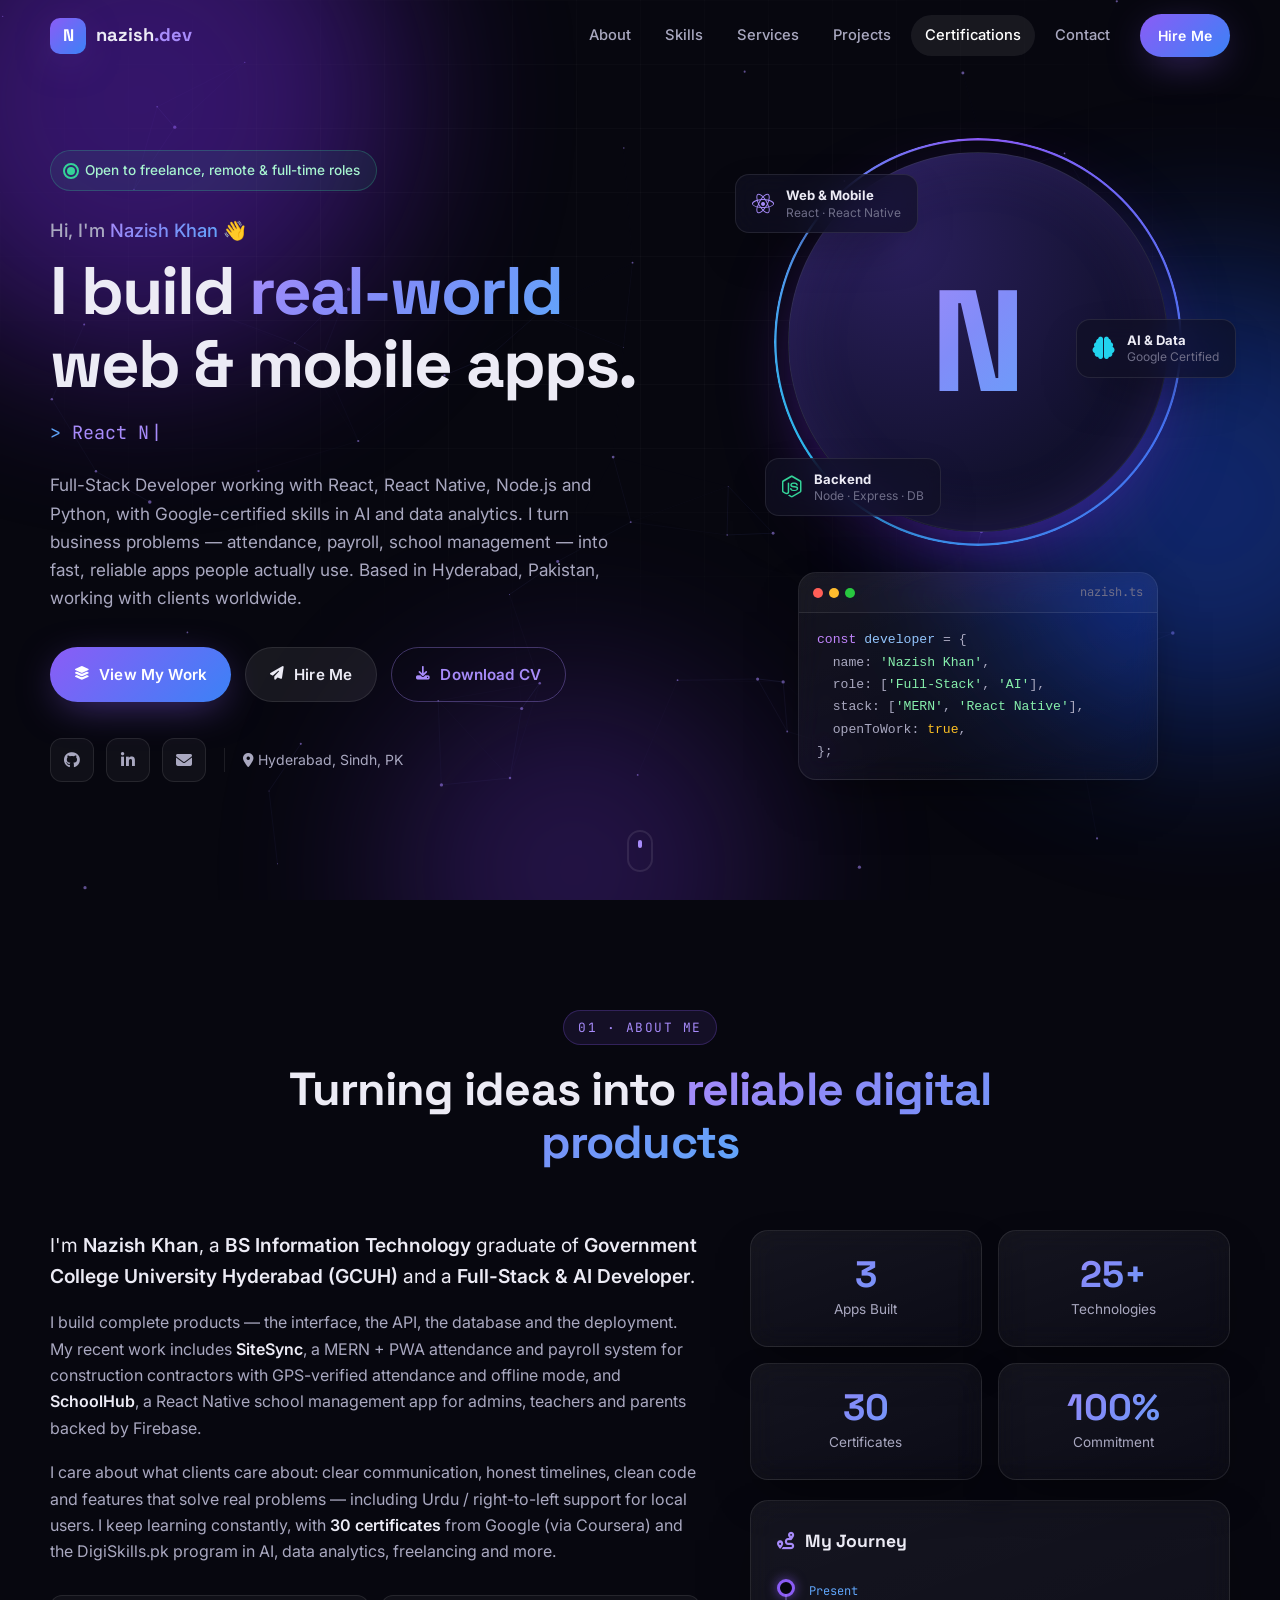
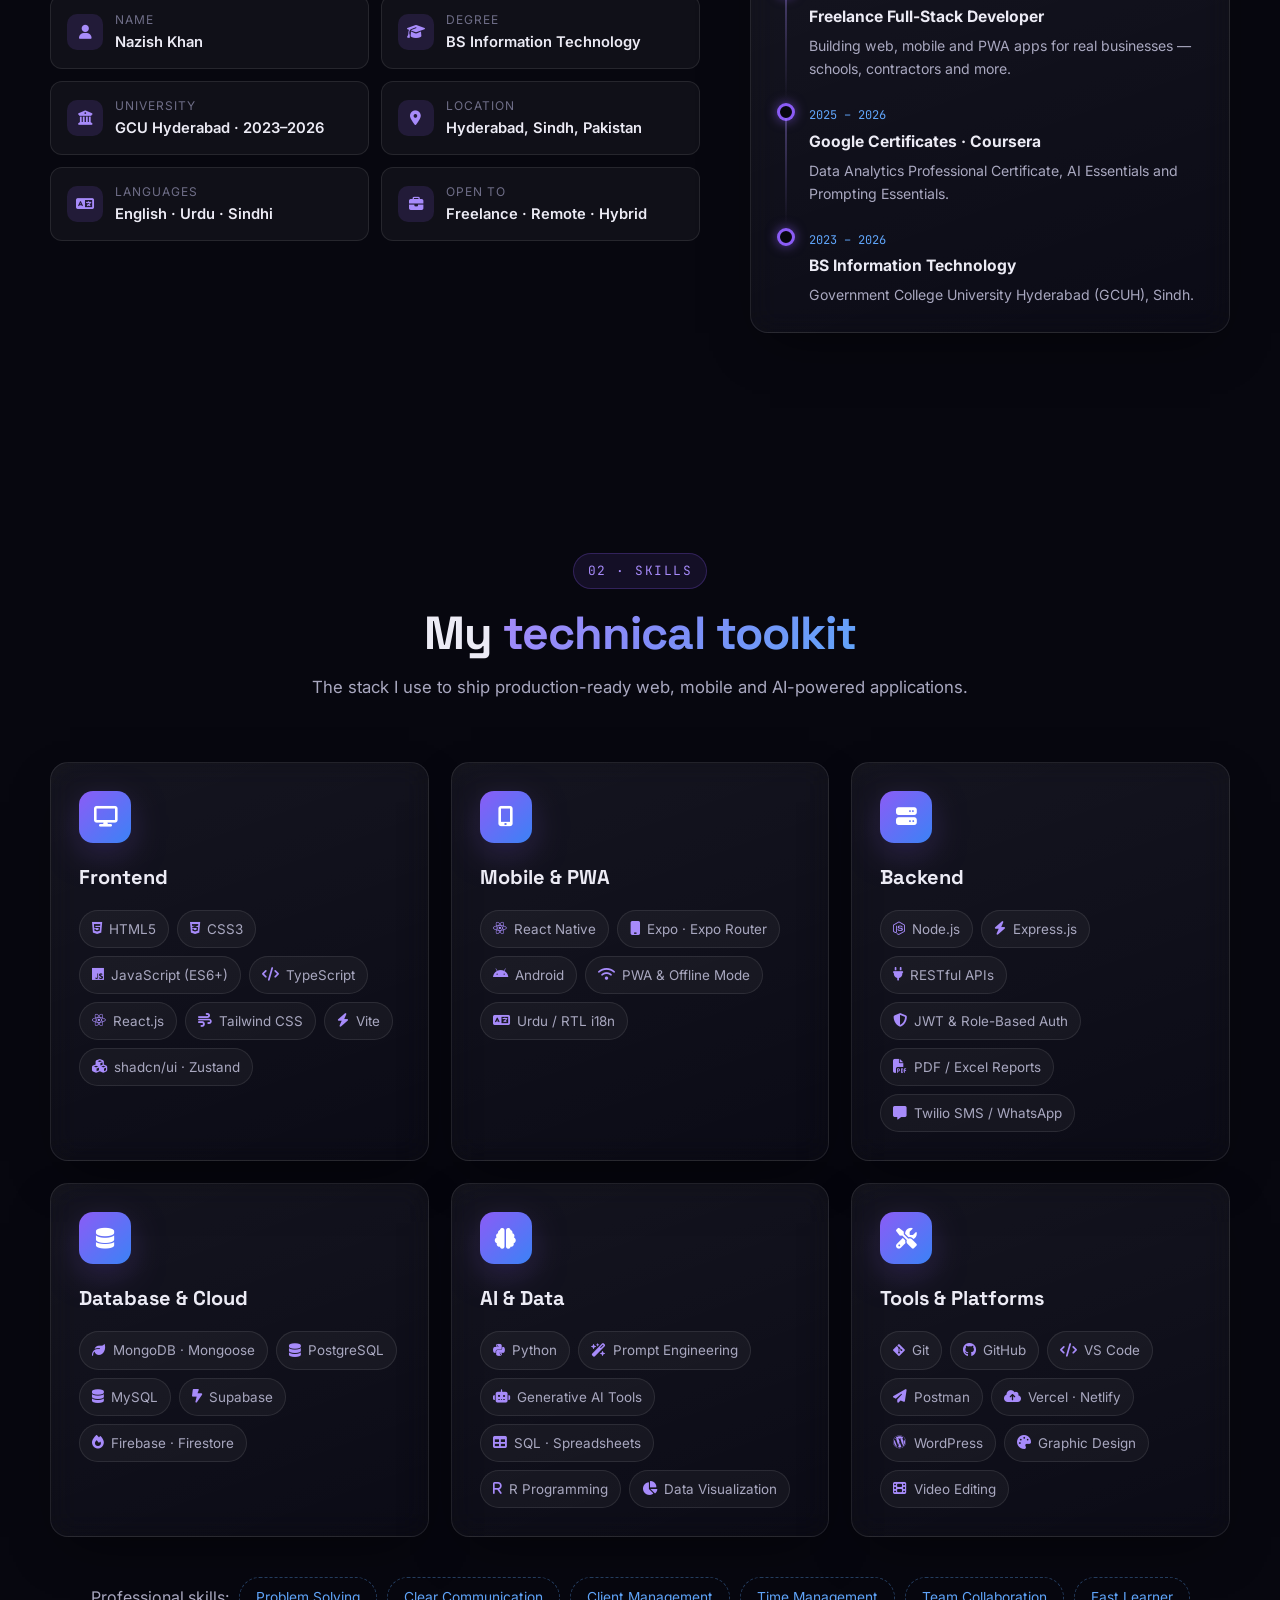
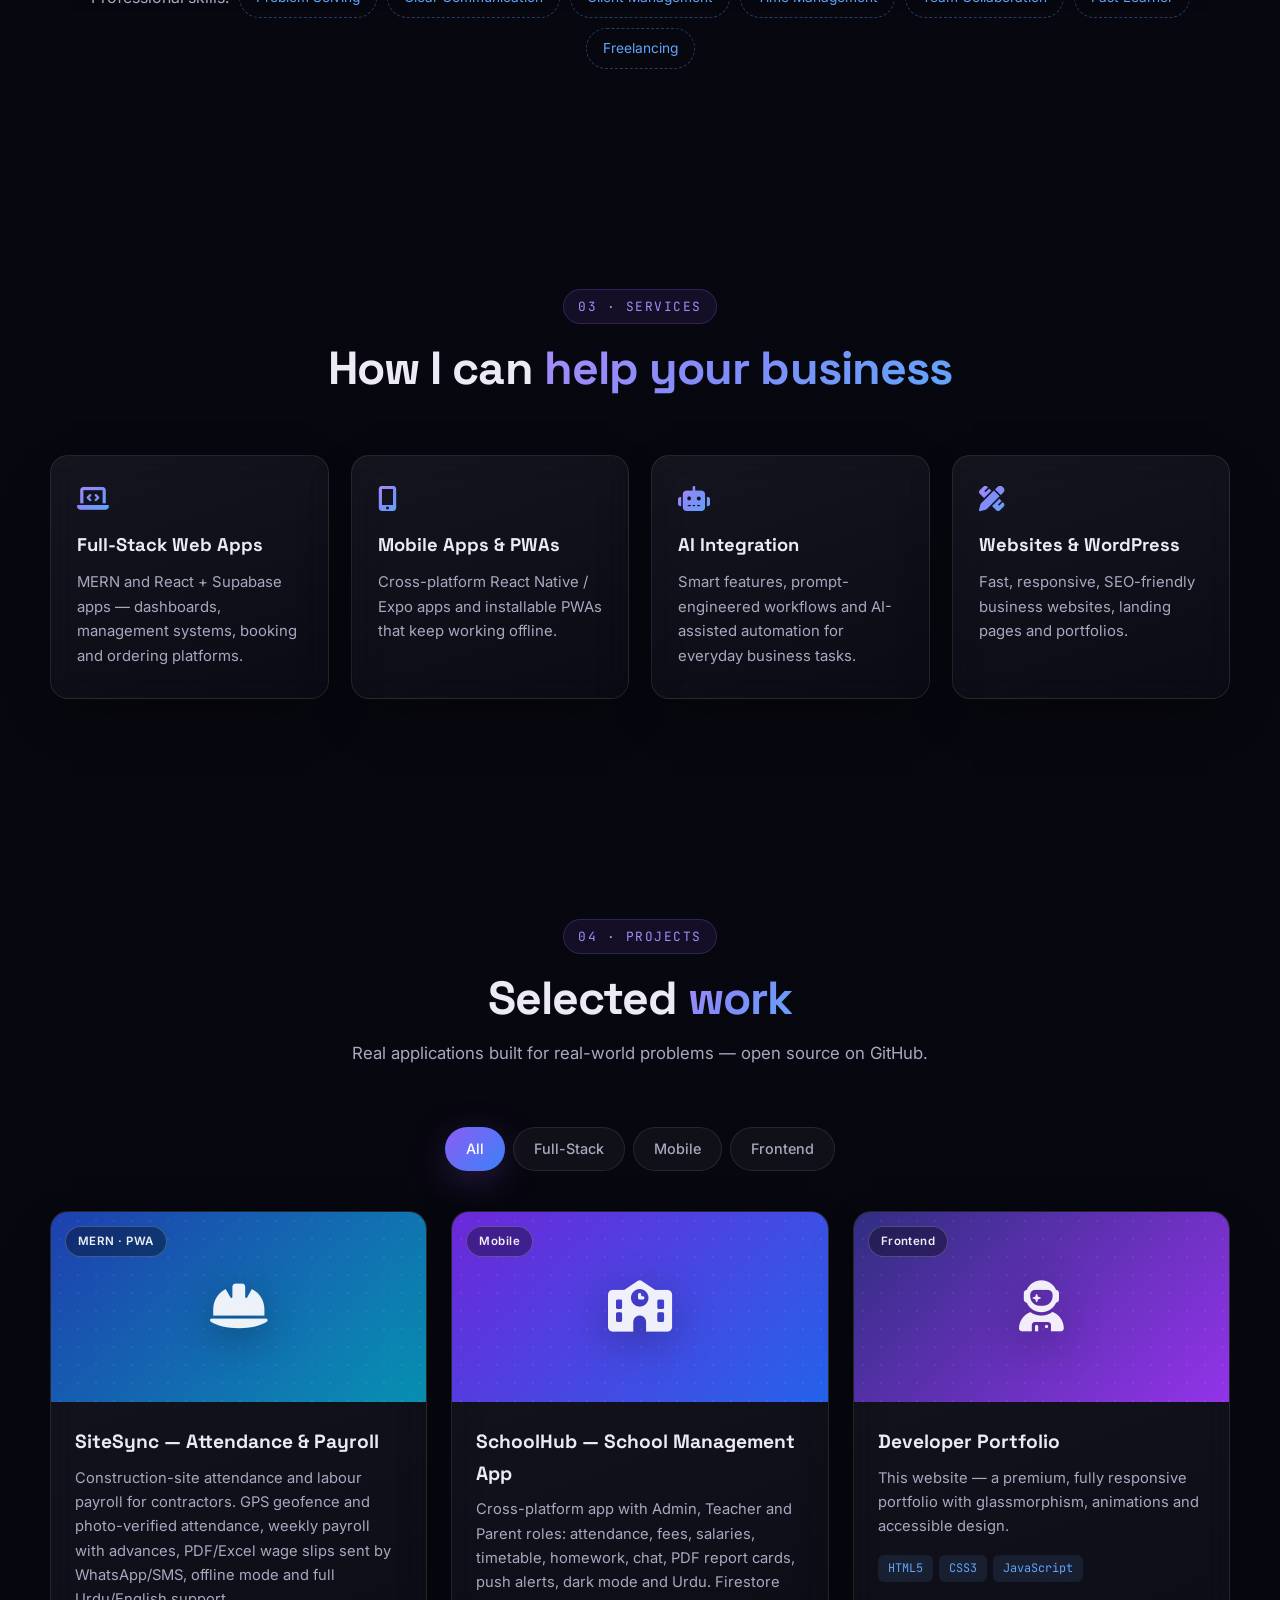
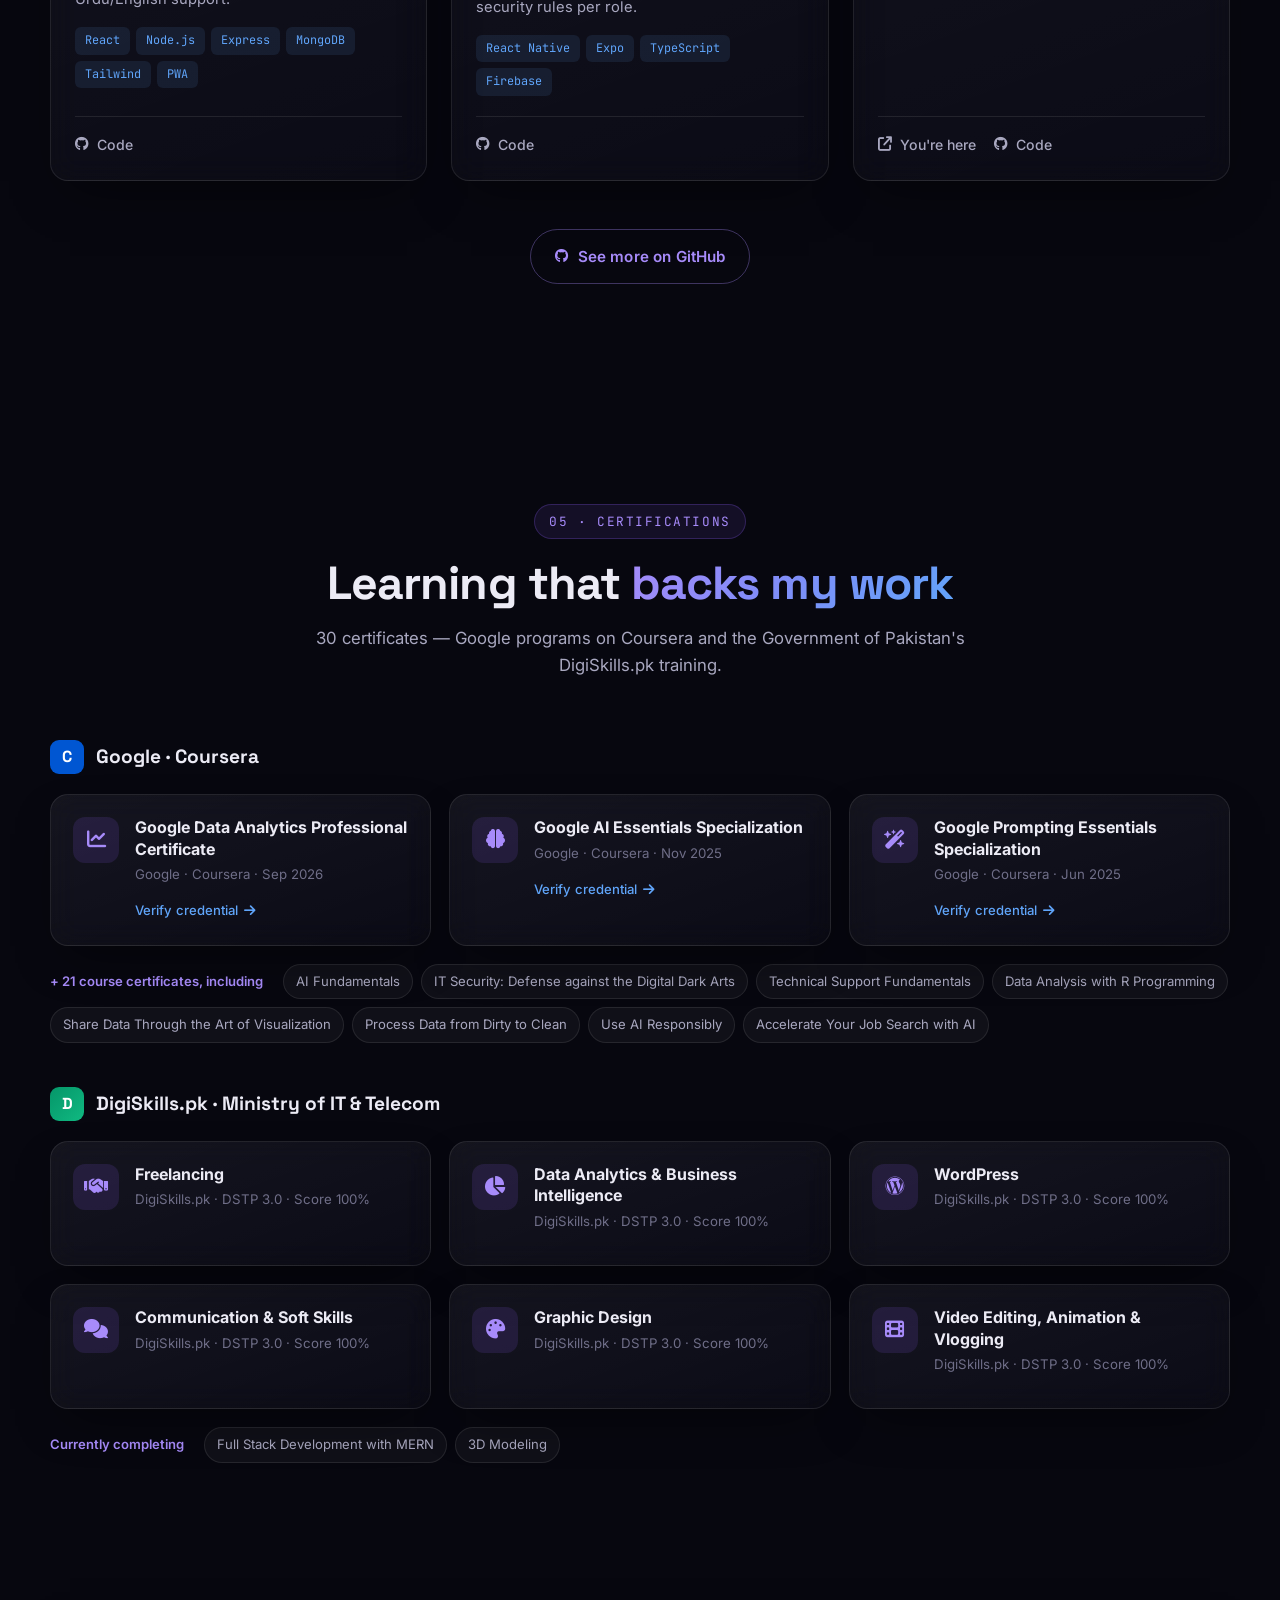
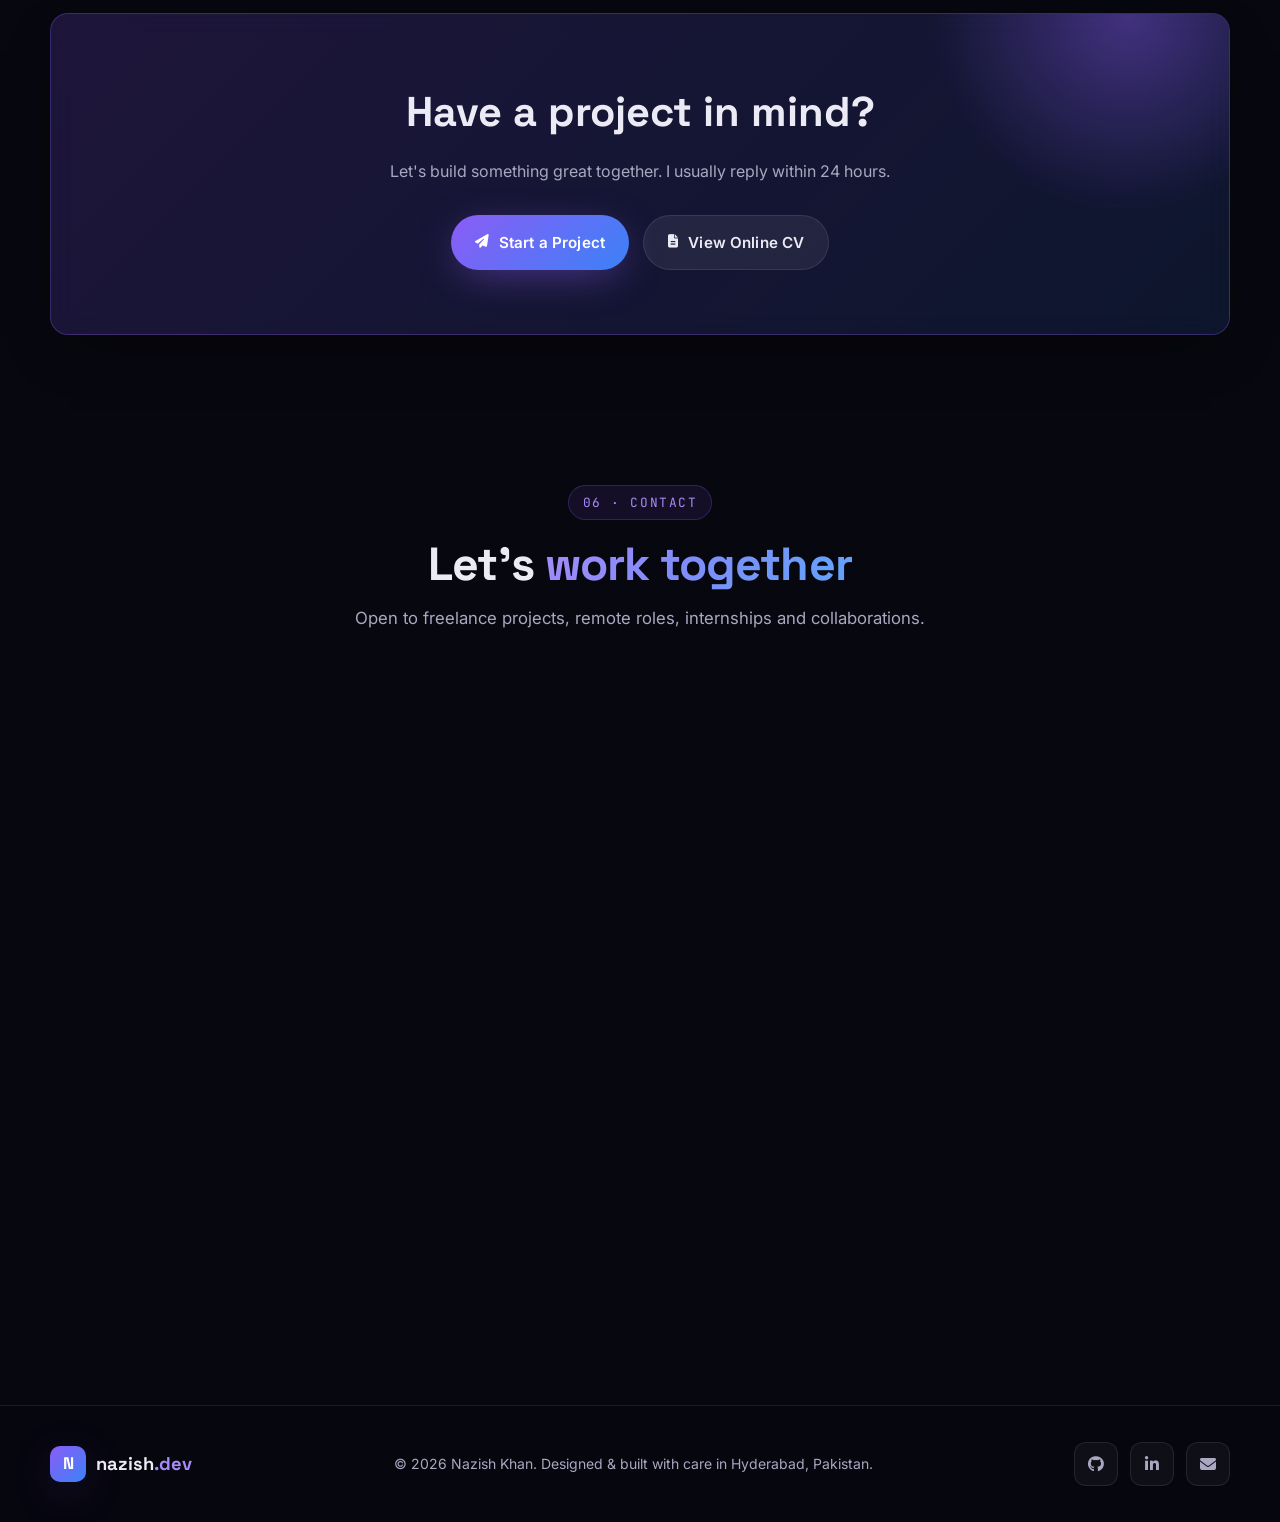
==== commit 91f5a3d7: "Bust cache for updated script and styles Co-Authored-By: Claude Opus 5.5 <noreply@anthropic.com>" ====
--- a/index.html
+++ b/index.html
@@ -17,7 +17,7 @@
   <link rel="preconnect" href="https://fonts.gstatic.com" crossorigin />
   <link href="https://fonts.googleapis.com/css2?family=Inter:wght@300;400;500;600;700&family=Space+Grotesk:wght@500;600;700&family=JetBrains+Mono:wght@400;500&display=swap" rel="stylesheet" />
   <link rel="stylesheet" href="https://cdnjs.cloudflare.com/ajax/libs/font-awesome/6.5.1/css/all.min.css" />
-  <link rel="stylesheet" href="css/style.css" />
+  <link rel="stylesheet" href="css/style.css?v=2" />
 </head>
 <body>
   <!-- Animated background -->
@@ -577,6 +577,6 @@
 
   <a href="#home" class="back-top" id="backTop" aria-label="Back to top"><i class="fa-solid fa-arrow-up"></i></a>
 
-  <script src="js/main.js"></script>
+  <script src="js/main.js?v=2"></script>
 </body>
 </html>
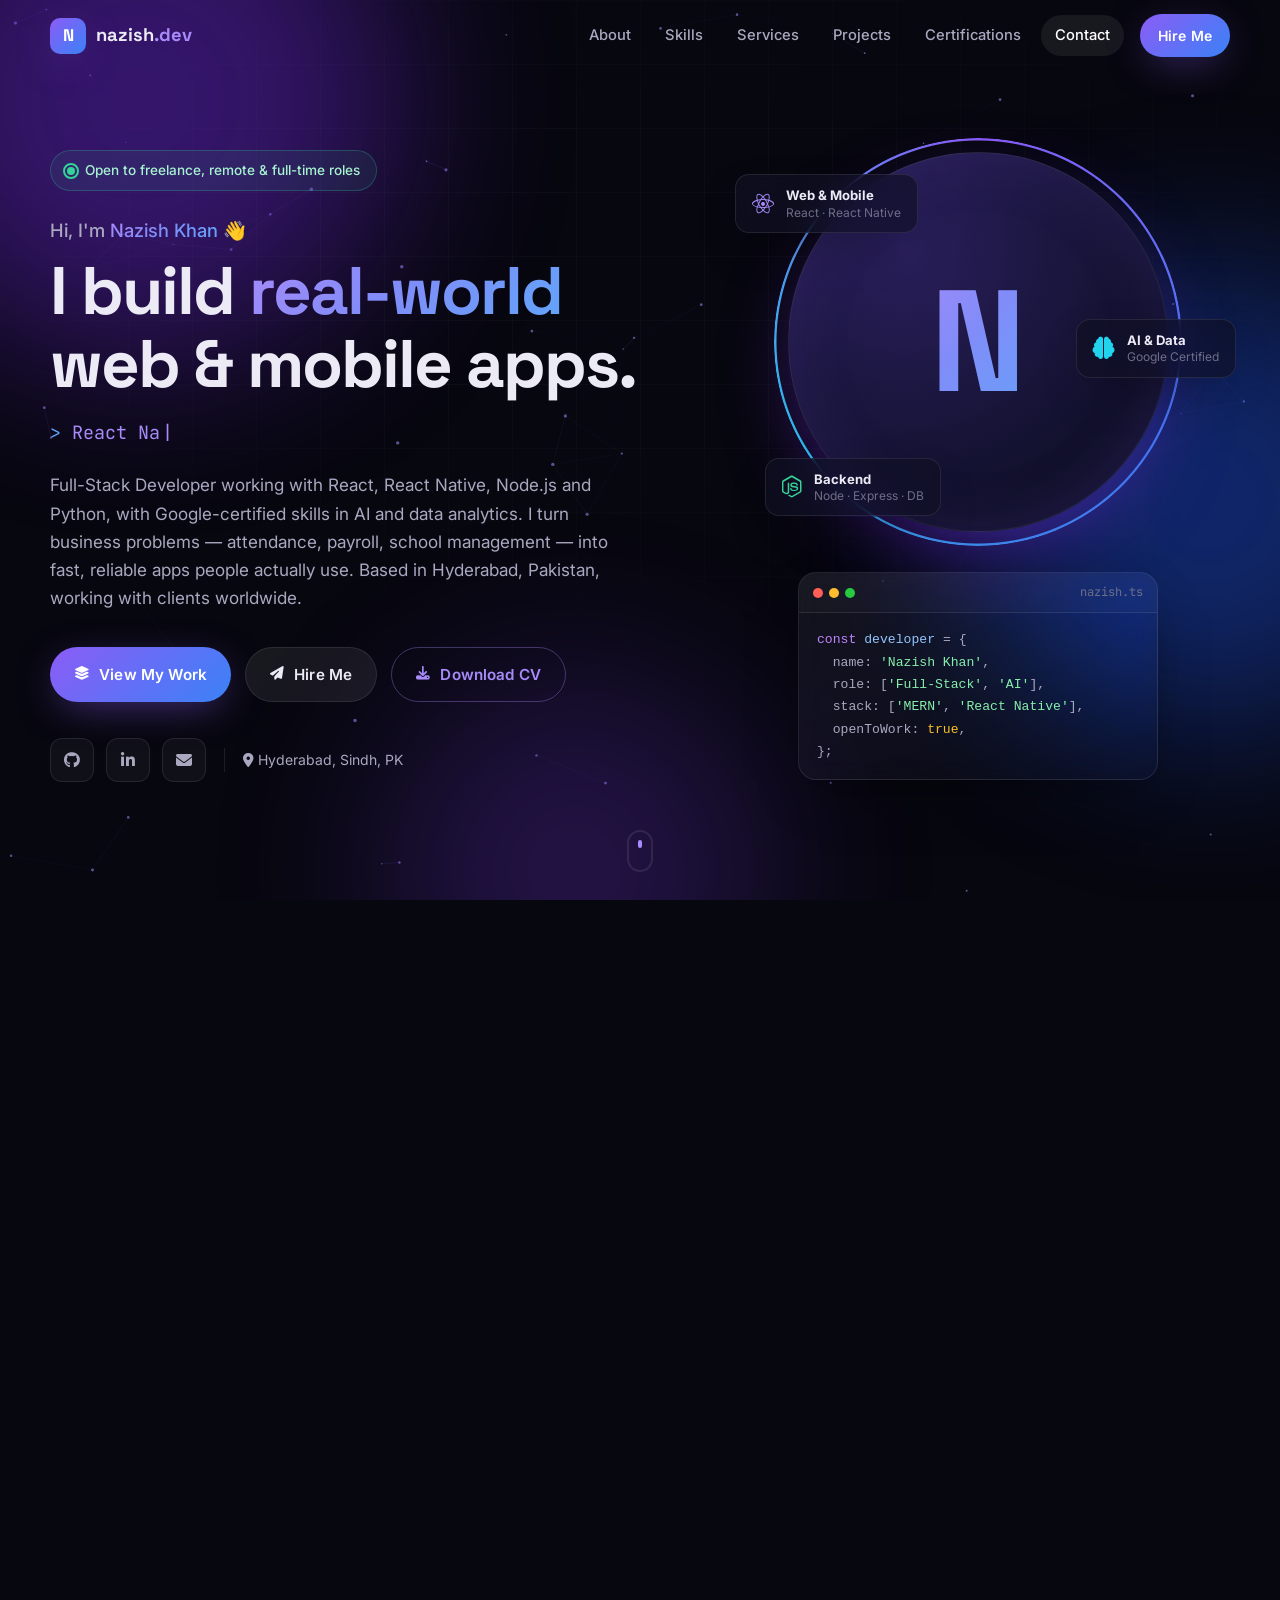
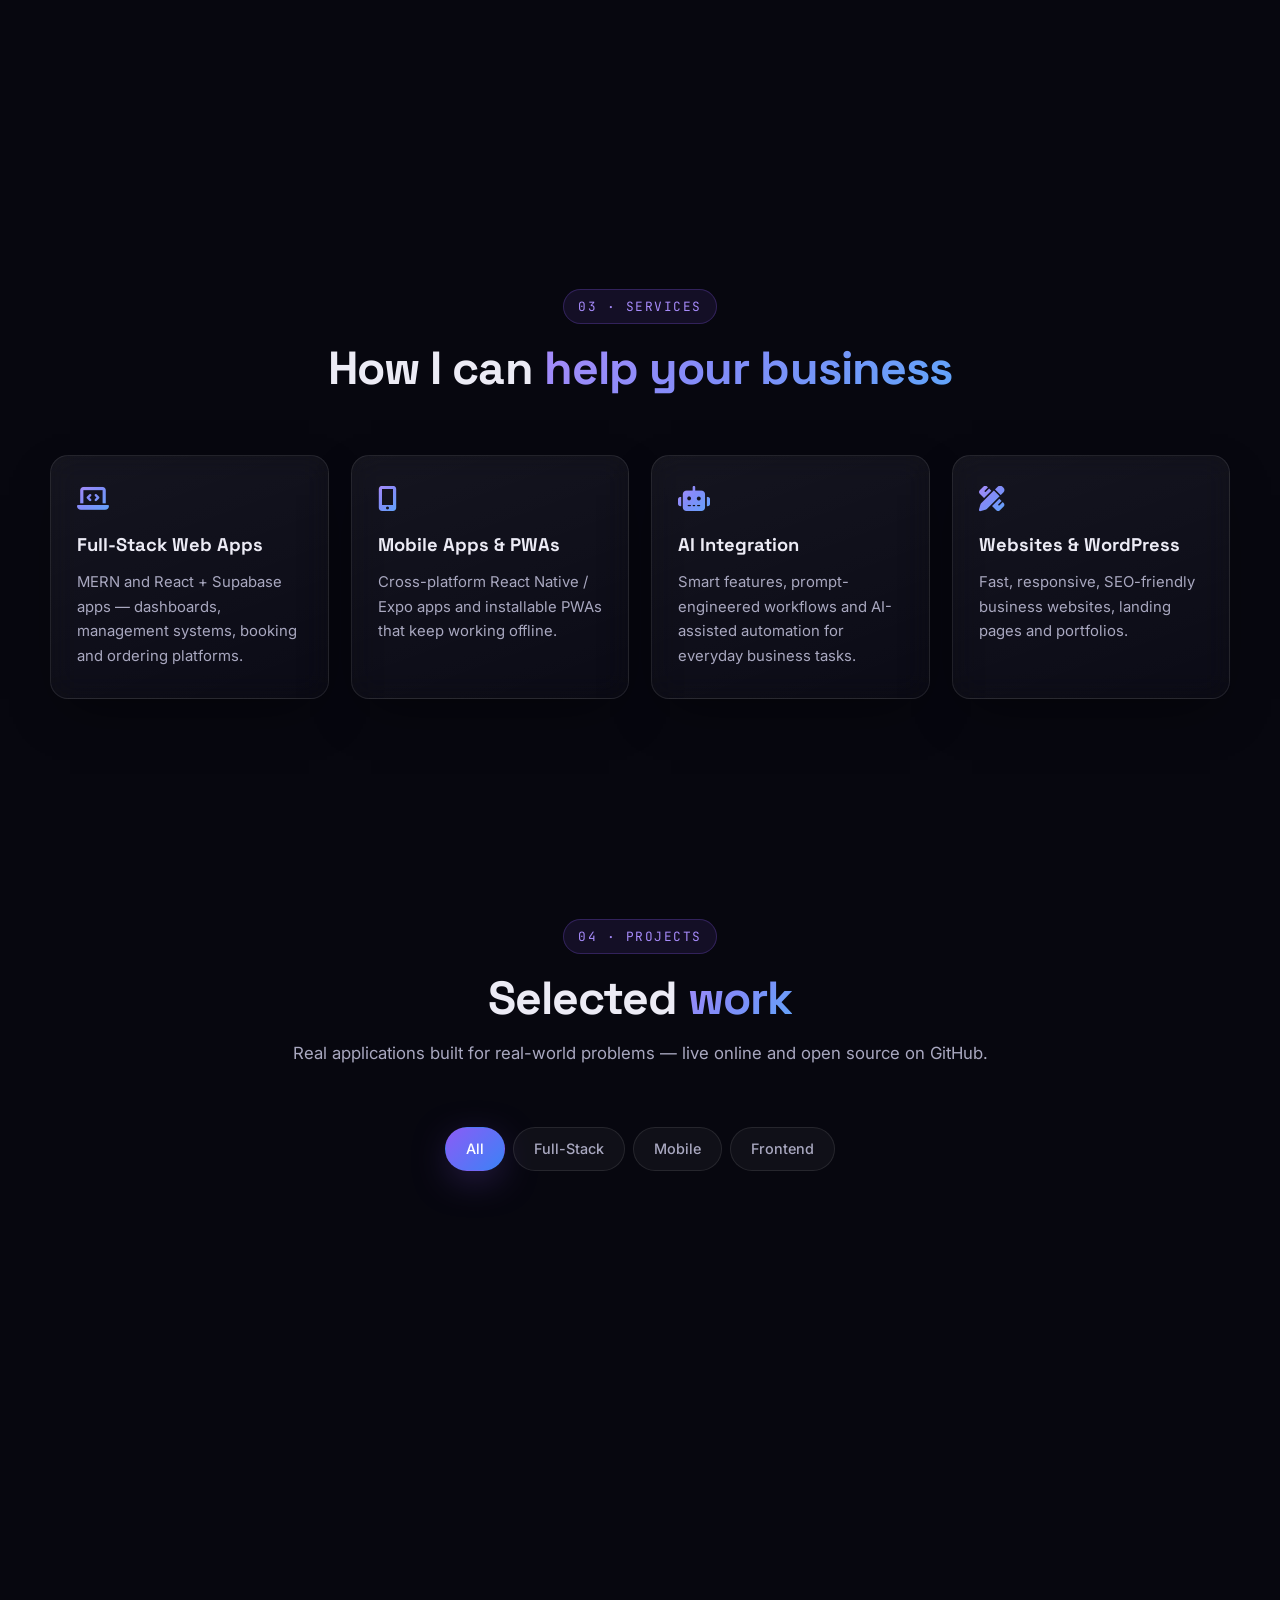
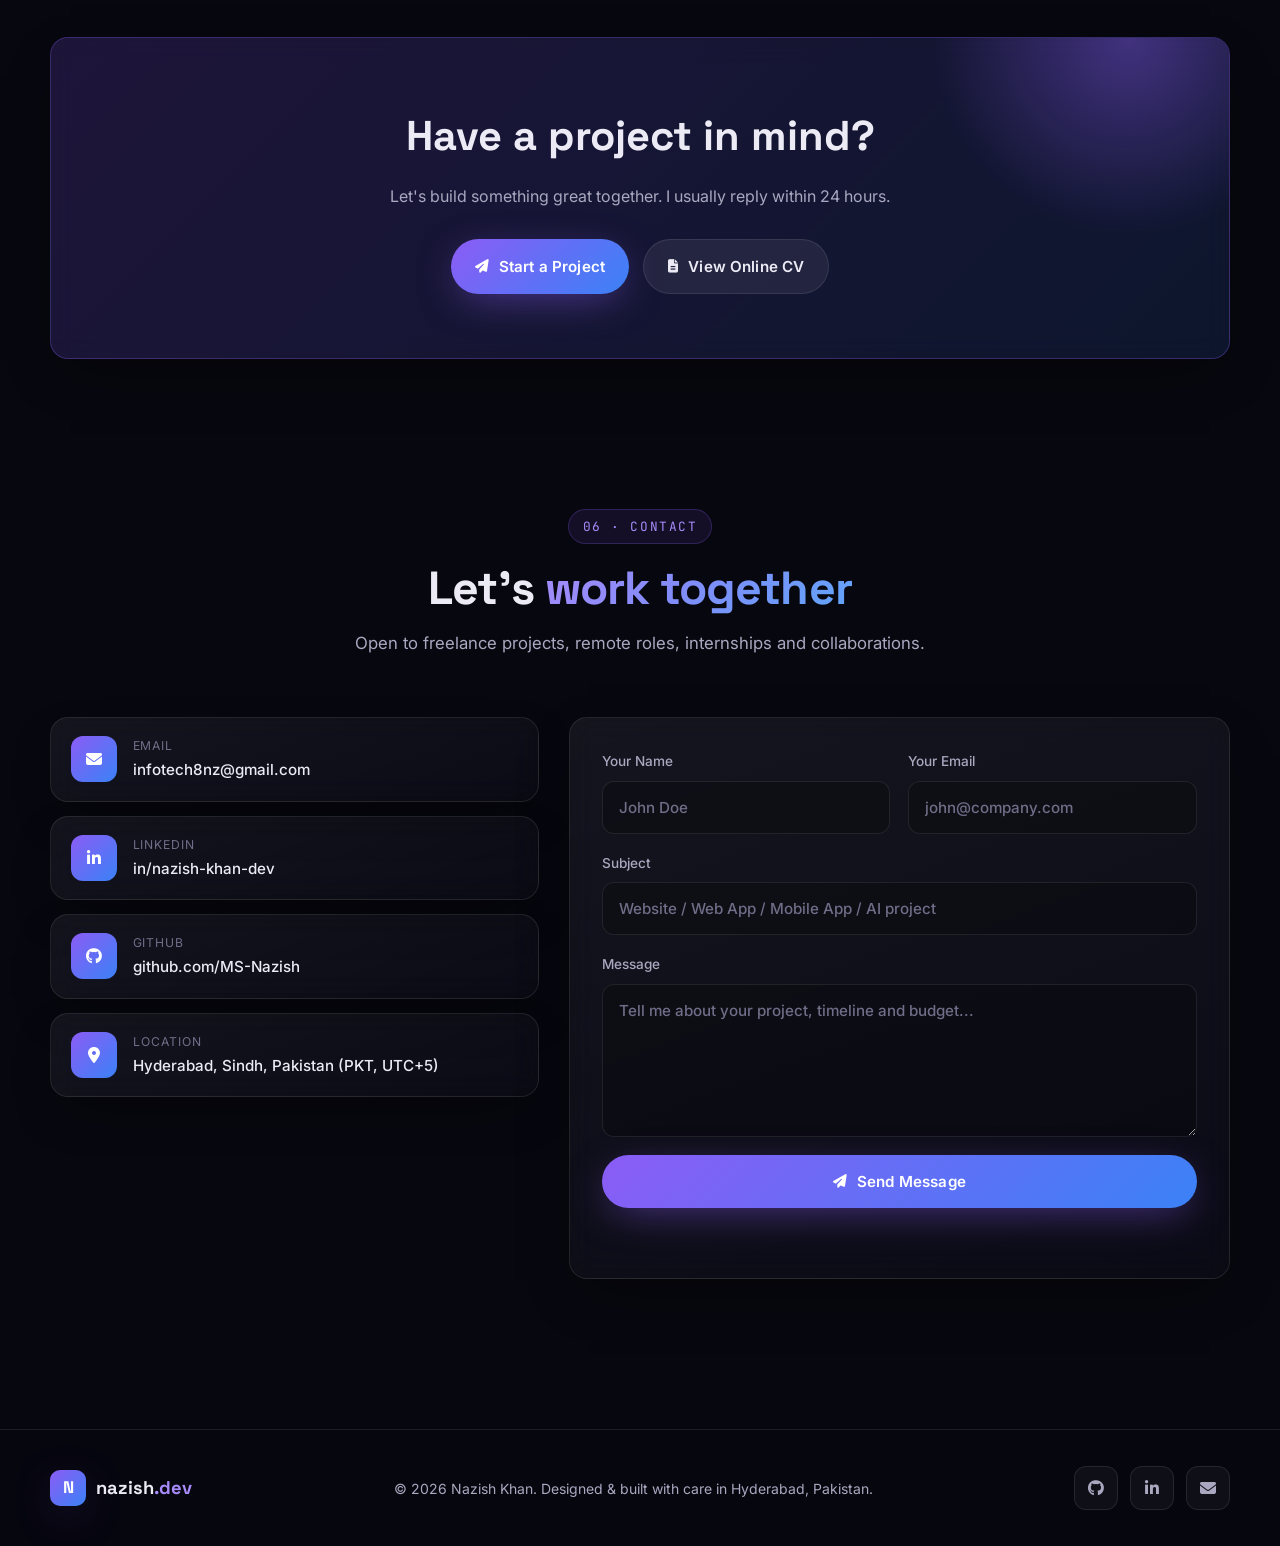
==== commit c68b4df7: "Add live demo links for SiteSync and SchoolHub Co-Authored-By: Claude Opus 5.5 <noreply@anthropic.co" ====
--- a/index.html
+++ b/index.html
@@ -344,7 +344,7 @@
         <div class="section-head reveal">
           <span class="eyebrow">04 · Projects</span>
           <h2>Selected <span class="gradient-text">work</span></h2>
-          <p class="section-sub">Real applications built for real-world problems — open source on GitHub.</p>
+          <p class="section-sub">Real applications built for real-world problems — live online and open source on GitHub.</p>
         </div>
 
         <div class="filters reveal" role="tablist" aria-label="Filter projects">
@@ -359,9 +359,11 @@
             <div class="project-thumb t2"><i class="fa-solid fa-helmet-safety"></i><span class="tag">MERN · PWA</span></div>
             <div class="project-body">
               <h3>SiteSync — Attendance &amp; Payroll</h3>
-              <p>Construction-site attendance and labour payroll for contractors. GPS geofence and photo-verified attendance, weekly payroll with advances, PDF/Excel wage slips sent by WhatsApp/SMS, offline mode and full Urdu/English support.</p>
+              <p>Construction-site attendance and labour payroll for contractors. GPS geofence and photo-verified attendance, weekly payroll with advances, PDF/Excel wage slips sent by WhatsApp/SMS, offline mode and full Urdu/English support. In use as a web app and Android app.</p>
               <ul class="stack"><li>React</li><li>Node.js</li><li>Express</li><li>MongoDB</li><li>Tailwind</li><li>PWA</li></ul>
               <div class="project-links">
+                <a href="https://sitesync-pi.vercel.app" target="_blank" rel="noopener"><i class="fa-solid fa-arrow-up-right-from-square"></i> Live App</a>
+                <a href="https://sitesync-pi.vercel.app/sitesync.apk" rel="noopener"><i class="fa-brands fa-android"></i> Android</a>
                 <a href="https://github.com/MS-Nazish/sitesync" target="_blank" rel="noopener"><i class="fa-brands fa-github"></i> Code</a>
               </div>
             </div>
@@ -371,9 +373,10 @@
             <div class="project-thumb t1"><i class="fa-solid fa-school"></i><span class="tag">Mobile</span></div>
             <div class="project-body">
               <h3>SchoolHub — School Management App</h3>
-              <p>Cross-platform app with Admin, Teacher and Parent roles: attendance, fees, salaries, timetable, homework, chat, PDF report cards, push alerts, dark mode and Urdu. Firestore security rules per role.</p>
+              <p>Cross-platform app with Admin, Teacher and Parent roles: attendance, fees, salaries, timetable, homework, chat, PDF report cards, push alerts, dark mode and Urdu. Try the live demo with one-tap Admin, Teacher or Parent login.</p>
               <ul class="stack"><li>React Native</li><li>Expo</li><li>TypeScript</li><li>Firebase</li></ul>
               <div class="project-links">
+                <a href="https://ms-nazish.github.io/schoolhub-school-management-app/" target="_blank" rel="noopener"><i class="fa-solid fa-arrow-up-right-from-square"></i> Live Demo</a>
                 <a href="https://github.com/MS-Nazish/schoolhub-school-management-app" target="_blank" rel="noopener"><i class="fa-brands fa-github"></i> Code</a>
               </div>
             </div>
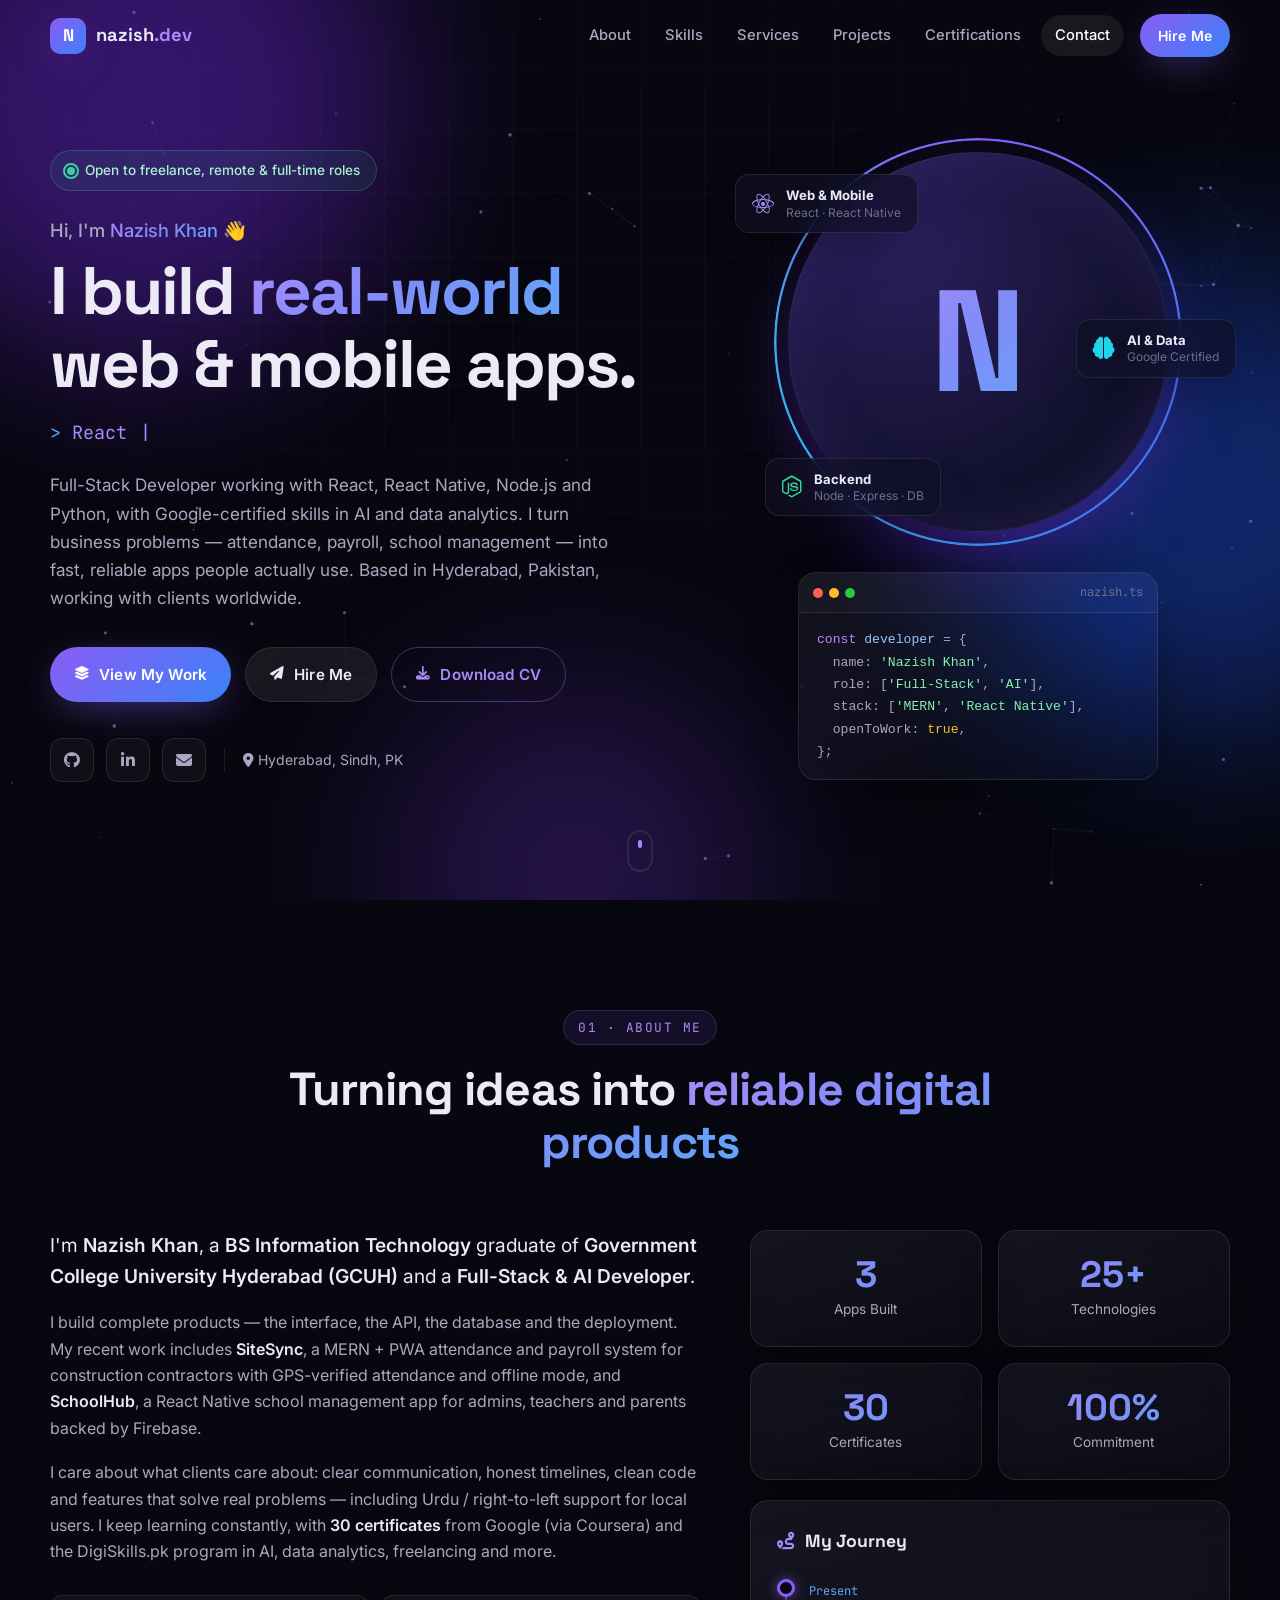
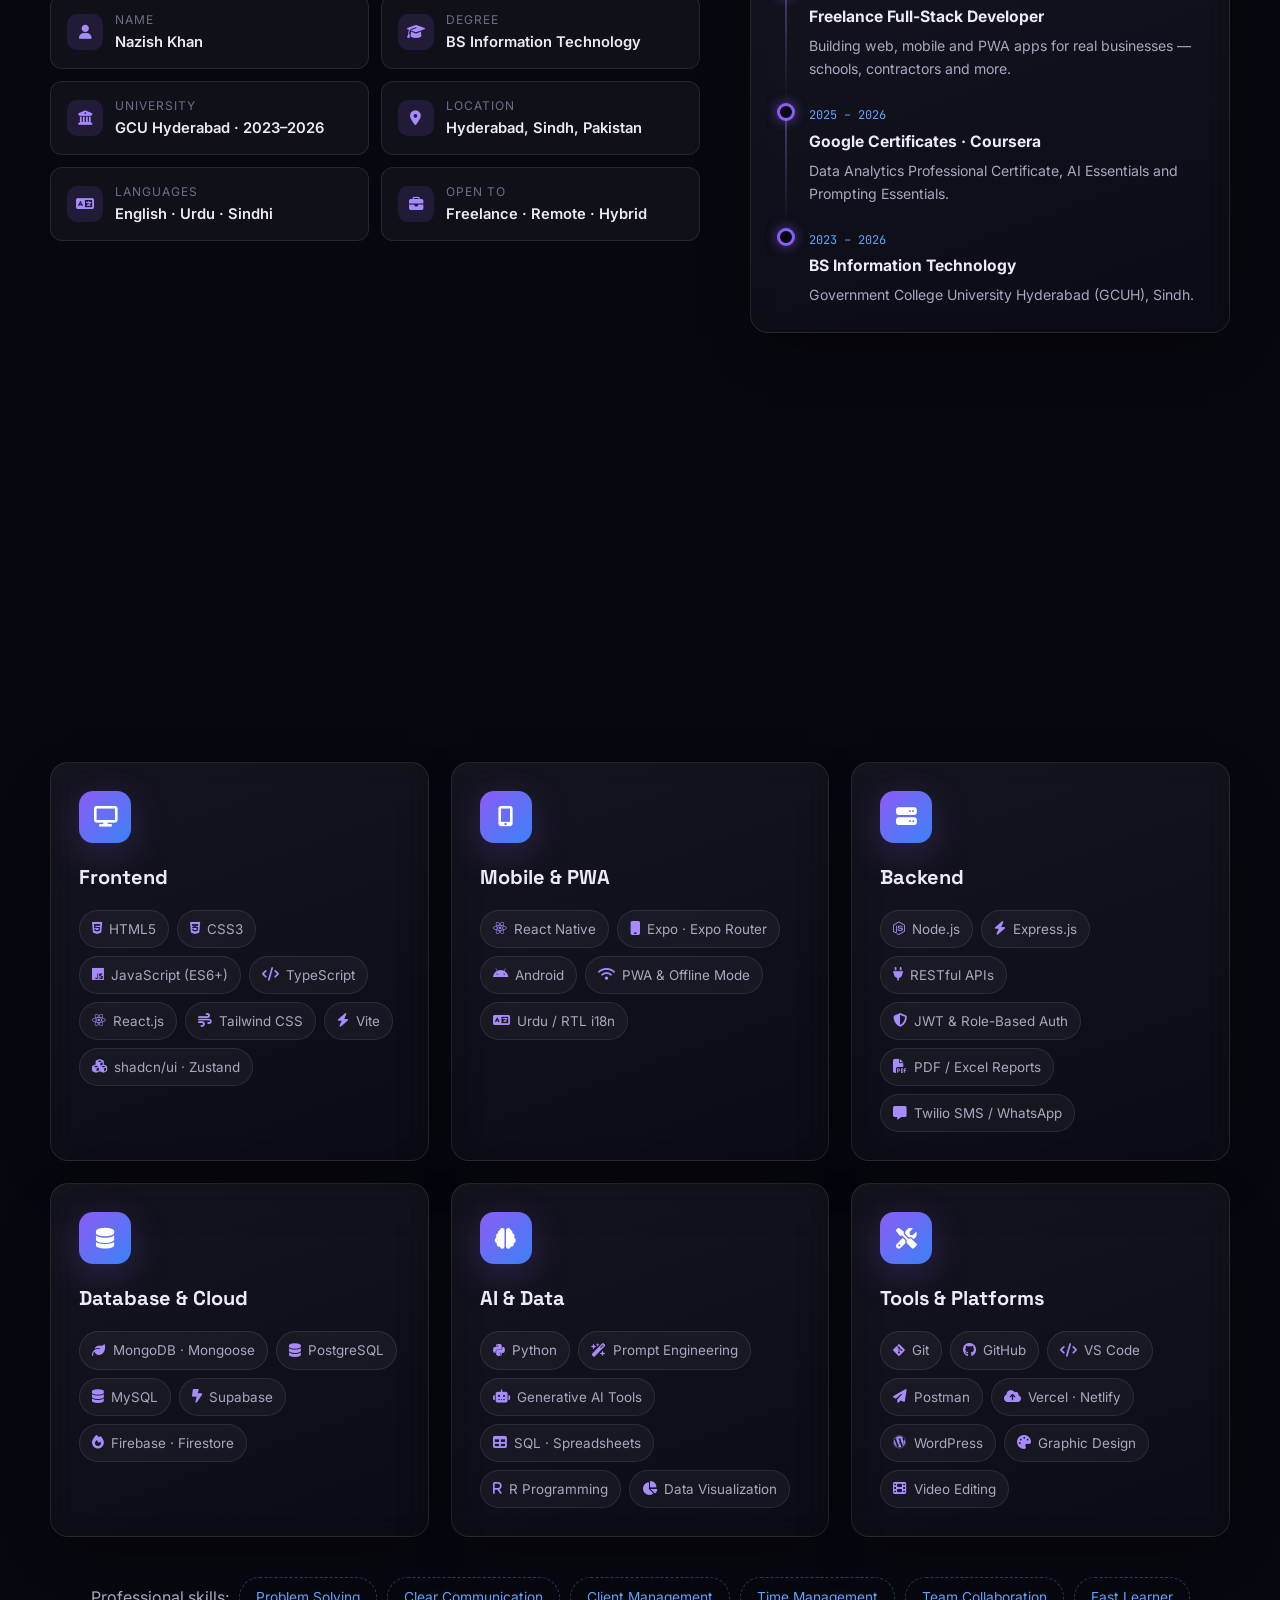
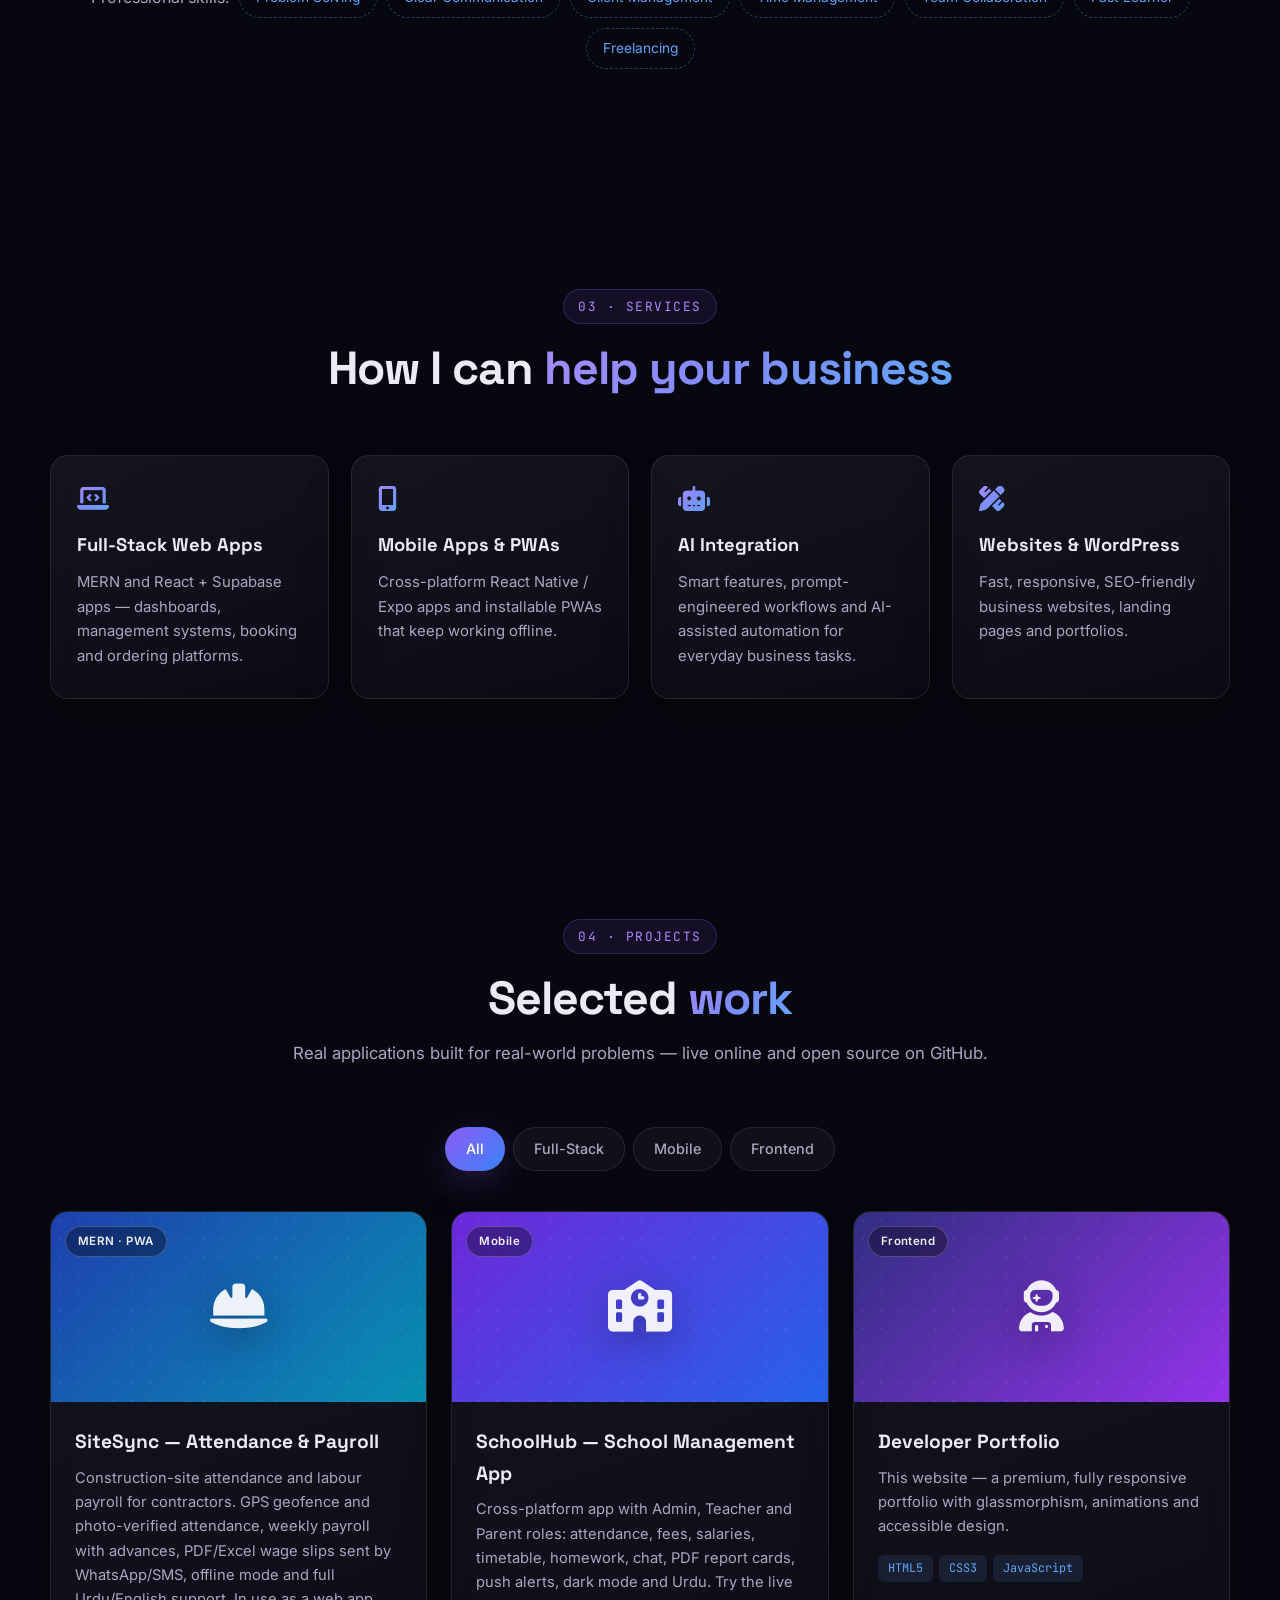
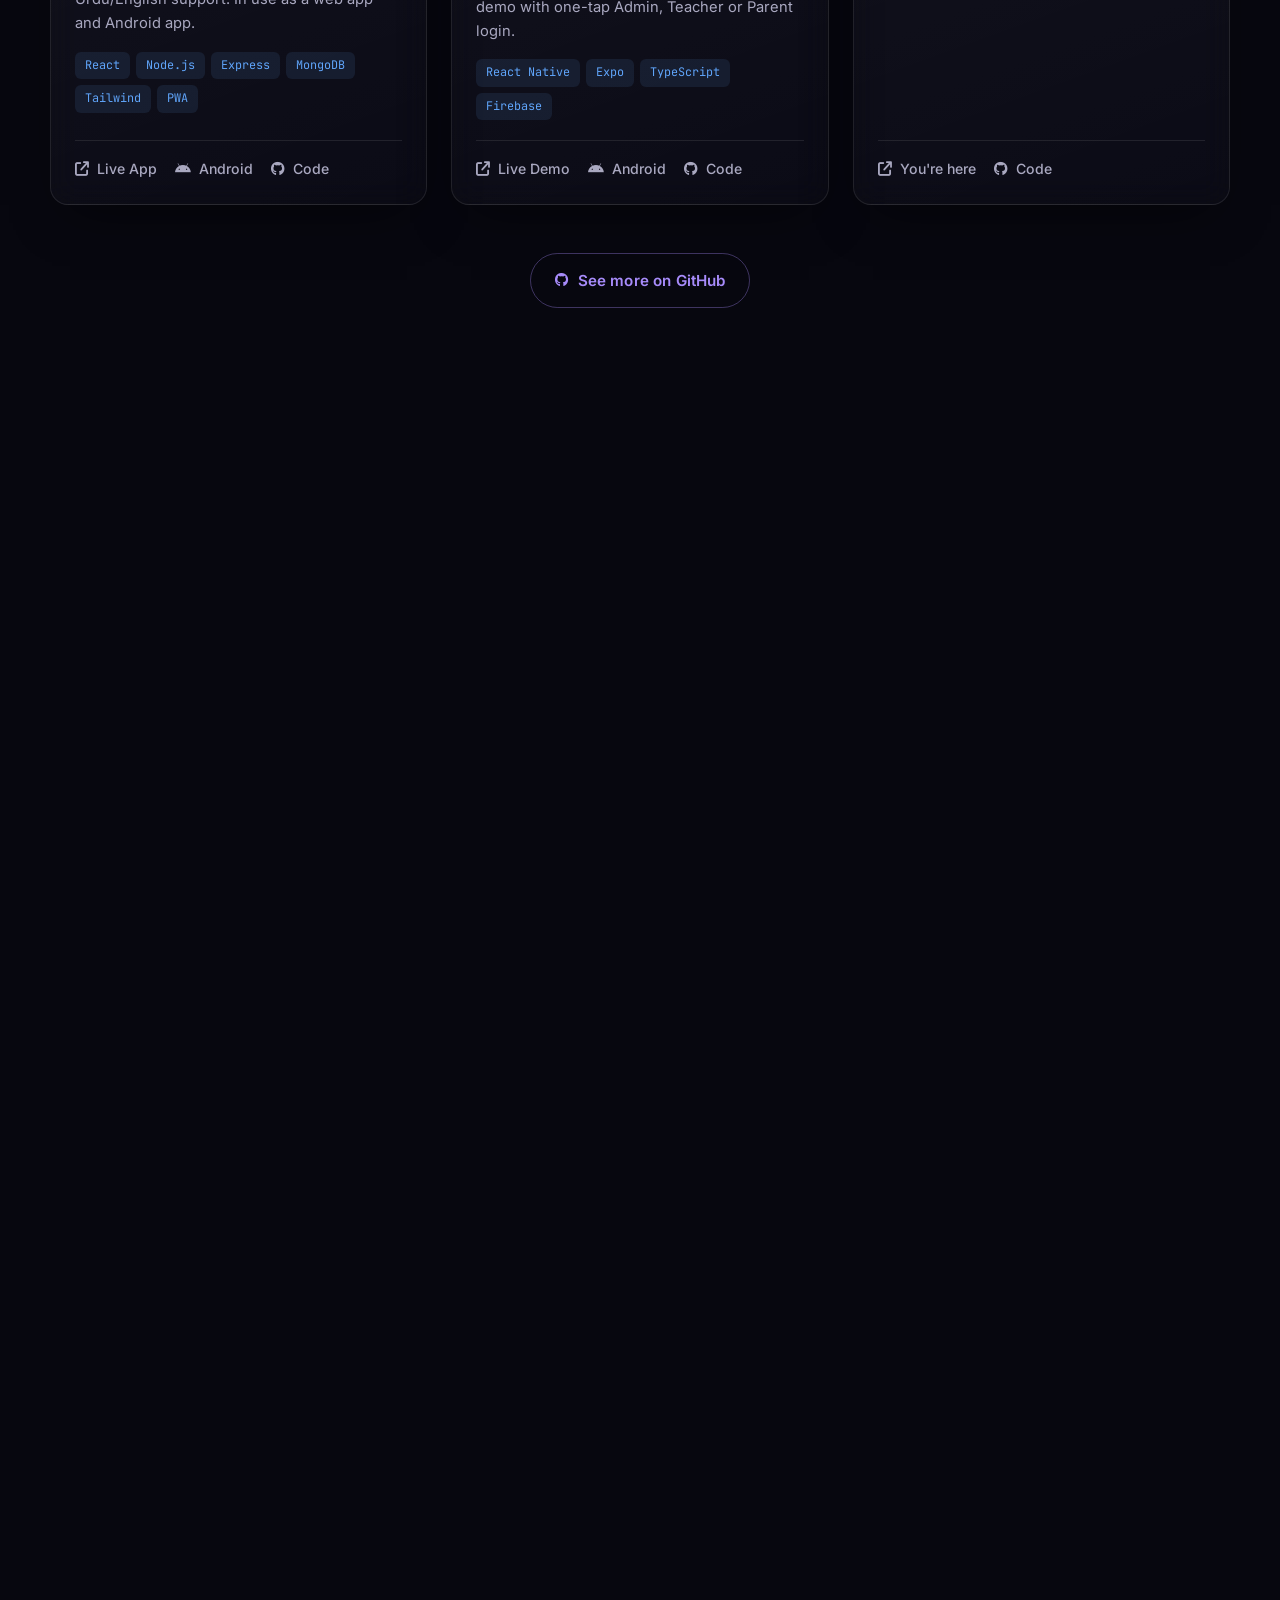
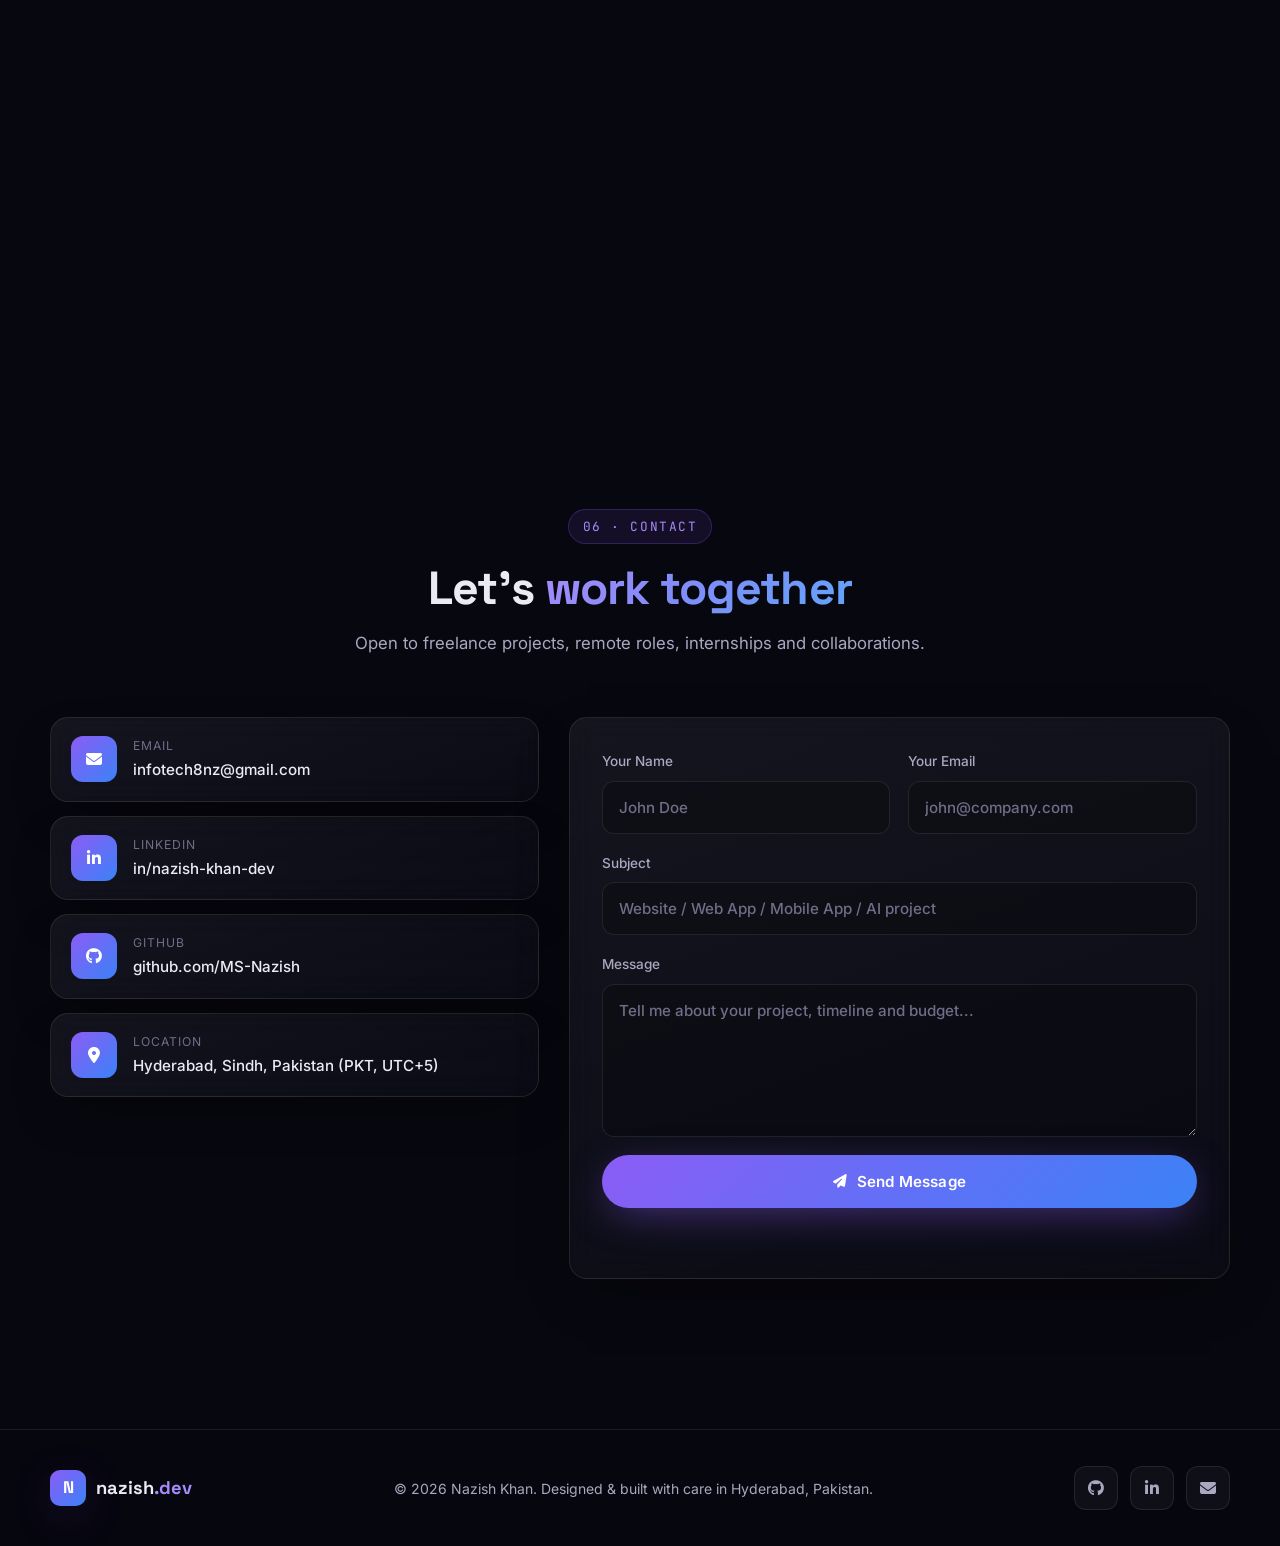
==== commit 9bba16f1: "Add SchoolHub Android APK download link Co-Authored-By: Claude Opus 5.5 <noreply@anthropic.com>" ====
--- a/index.html
+++ b/index.html
@@ -377,6 +377,7 @@
               <ul class="stack"><li>React Native</li><li>Expo</li><li>TypeScript</li><li>Firebase</li></ul>
               <div class="project-links">
                 <a href="https://ms-nazish.github.io/schoolhub-school-management-app/" target="_blank" rel="noopener"><i class="fa-solid fa-arrow-up-right-from-square"></i> Live Demo</a>
+                <a href="https://github.com/MS-Nazish/schoolhub-school-management-app/releases/latest/download/SchoolHub.apk" rel="noopener" title="Android APK, 96 MB"><i class="fa-brands fa-android"></i> Android</a>
                 <a href="https://github.com/MS-Nazish/schoolhub-school-management-app" target="_blank" rel="noopener"><i class="fa-brands fa-github"></i> Code</a>
               </div>
             </div>
